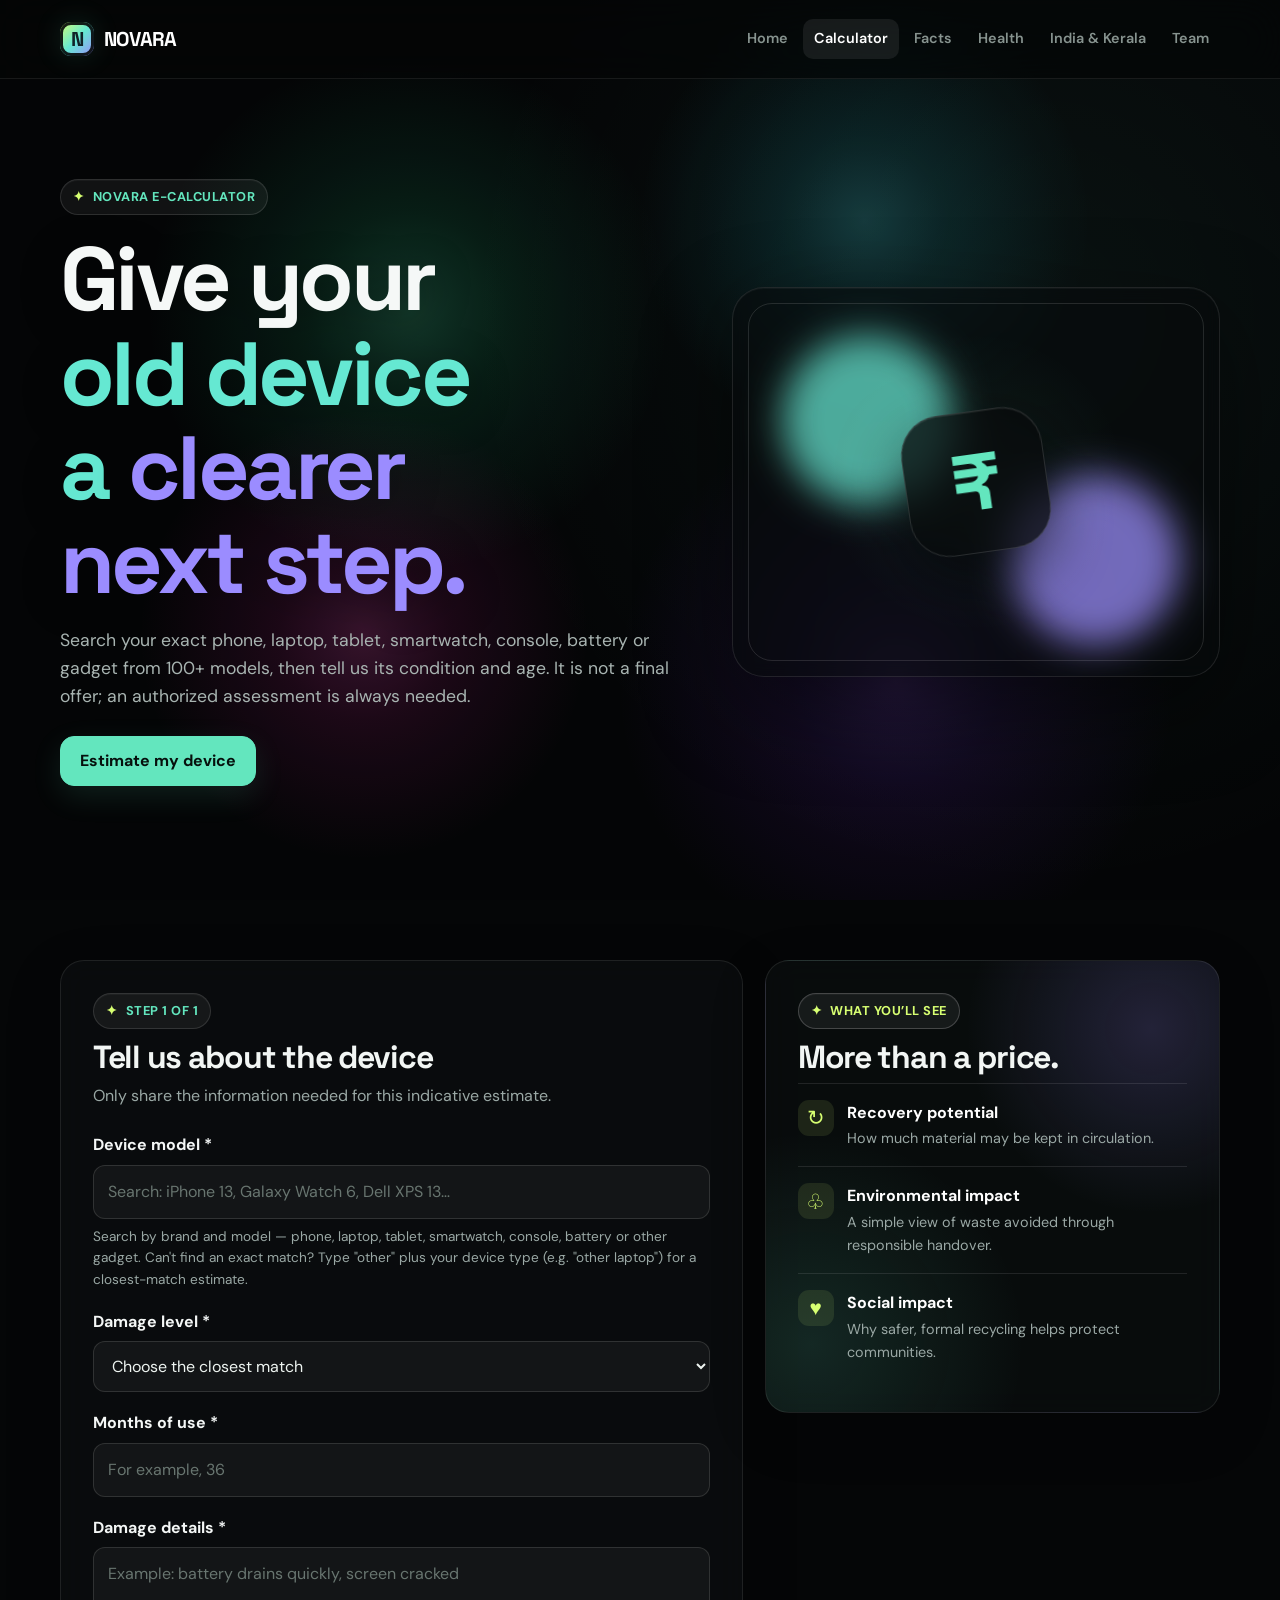
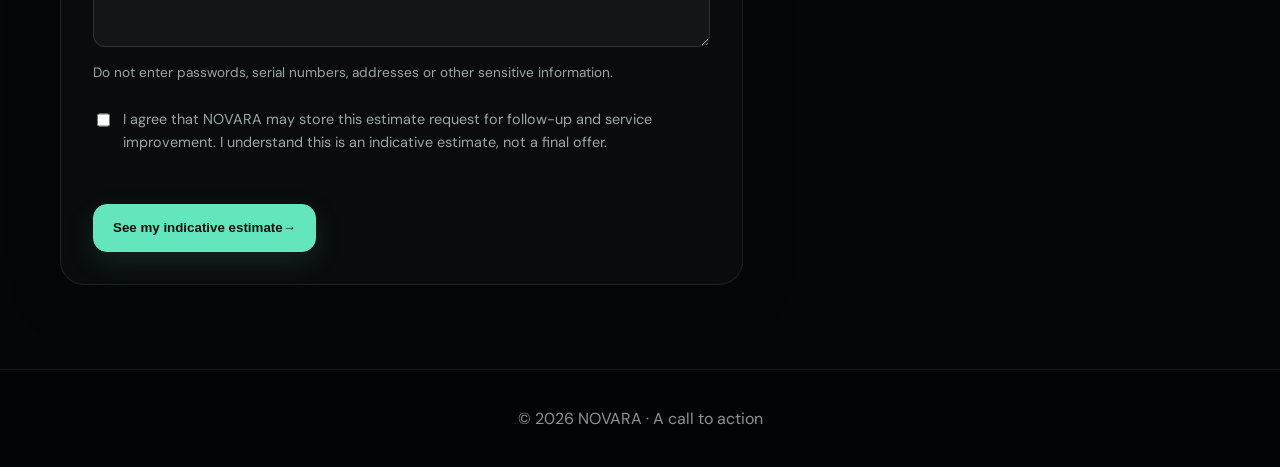
==== calculator.html @ c2ed1119 "Add files via upload" ====
<!doctype html><html lang="en"><head><meta charset="utf-8"><meta name="viewport" content="width=device-width,initial-scale=1"><meta name="description" content="Get an indicative NOVARA e-waste estimate."><title>E-Calculator | NOVARA</title><link rel="stylesheet" href="styles.css"></head><body>
<canvas id="fluid-bg" aria-hidden="true"></canvas><header><div class="container"><nav><a class="brand" href="index.html"><span class="brand-badge">N</span>NOVARA</a><ul class="nav-links"><li><a href="index.html">Home</a></li><li><a class="active" href="calculator.html">Calculator</a></li><li><a href="facts.html">Facts</a></li><li><a href="health.html">Health</a></li><li><a href="india-kerala.html">India &amp; Kerala</a></li><li><a href="team.html">Team</a></li></ul></nav></div></header><main><section class="hero calculator-hero"><div class="container hero-grid"><div><span class="eyebrow">NOVARA e-calculator</span><h1 class="kinetic"><span>Give your</span> <span>old device a</span> <span>clearer next step.</span></h1><p class="sub">Search your exact phone, laptop, tablet, smartwatch, console, battery or gadget from 100+ models, then tell us its condition and age. It is not a final offer; an authorized assessment is always needed.</p><a class="btn" href="#estimate-form">Estimate my device</a></div><div class="hero-visual" aria-hidden="true"><div class="orb one"></div><div class="orb two"></div><div class="hero-symbol">₹</div></div></div></section><section class="container reveal"><div class="calculator-layout"><form id="estimate-form" class="calculator-card" novalidate><div class="form-heading"><span class="eyebrow">Step 1 of 1</span><h2>Tell us about the device</h2><p>Only share the information needed for this indicative estimate.</p></div><div class="field device-search-field"><label for="deviceSearch">Device model <span aria-hidden="true">*</span></label><div class="device-combobox"><input id="deviceSearch" type="text" autocomplete="off" role="combobox" aria-expanded="false" aria-controls="device-options" aria-autocomplete="list" placeholder="Search: iPhone 13, Galaxy Watch 6, Dell XPS 13…" required><input type="hidden" id="deviceId" name="deviceId"><ul id="device-options" class="device-options" role="listbox" hidden></ul></div><p class="hint">Search by brand and model — phone, laptop, tablet, smartwatch, console, battery or other gadget. Can't find an exact match? Type "other" plus your device type (e.g. "other laptop") for a closest-match estimate.</p></div><div class="field"><label for="damageLevel">Damage level <span aria-hidden="true">*</span></label><select id="damageLevel" name="damageLevel" required><option value="">Choose the closest match</option><option value="minor">Minor wear or repair needed</option><option value="moderate">Moderate damage</option><option value="severe">Severe damage</option><option value="nonworking">Not working</option></select></div><div class="field"><label for="usageMonths">Months of use <span aria-hidden="true">*</span></label><input id="usageMonths" name="usageMonths" type="number" min="0" max="180" step="1" inputmode="numeric" placeholder="For example, 36" required></div><div class="field"><label for="damageDescription">Damage details <span aria-hidden="true">*</span></label><textarea id="damageDescription" name="damageDescription" maxlength="500" required placeholder="Example: battery drains quickly, screen cracked"></textarea><p class="hint">Do not enter passwords, serial numbers, addresses or other sensitive information.</p></div><label class="consent"><input id="consent" name="consent" type="checkbox" required><span>I agree that NOVARA may store this estimate request for follow-up and service improvement. I understand this is an indicative estimate, not a final offer.</span></label><p id="form-message" class="form-message" role="alert" aria-live="polite"></p><button class="btn" type="submit">See my indicative estimate <span aria-hidden="true">→</span></button></form><aside class="calculator-aside"><span class="eyebrow">What you’ll see</span><h2>More than a price.</h2><div class="mini-impact"><span>↻</span><div><strong>Recovery potential</strong><p>How much material may be kept in circulation.</p></div></div><div class="mini-impact"><span>♧</span><div><strong>Environmental impact</strong><p>A simple view of waste avoided through responsible handover.</p></div></div><div class="mini-impact"><span>♥</span><div><strong>Social impact</strong><p>Why safer, formal recycling helps protect communities.</p></div></div></aside></div><section id="result" class="estimate-result" hidden tabindex="-1"><span class="eyebrow">Your indicative result</span><h2 id="result-title">A next step for your device</h2><p id="result-summary"></p><div class="result-grid"><article><span>Indicative recovery value</span><strong id="value-result">—</strong><small>Subject to a physical assessment.</small></article><article><span>Repair / reuse potential</span><strong id="repair-result">—</strong><small>A guide, not a quote.</small></article><article><span>Sustainable impact</span><strong id="impact-result">—</strong><small id="impact-detail">—</small></article></div><div class="result-actions"><a class="btn" href="india-kerala.html">Plan responsible disposal</a><button class="text-button" id="reset-estimate" type="button">Start another estimate</button></div></section></section></main><footer><div class="container">© 2026 NOVARA · A call to action</div></footer><script src="device-data.js"></script><script src="calculator.js"></script><script src="script.js"></script></body></html>
---- styles.css ----
@import url('https://fonts.googleapis.com/css2?family=DM+Sans:wght@400;500;600;700&family=Space+Grotesk:wght@500;600;700&display=swap');
:root { --ink:#102228; --muted:#5c6d72; --paper:#f7fbf8; --surface:#fff; --line:#dcebe5; --green:#007c61; --lime:#c7f35b; --aqua:#75e5d2; --coral:#ff9678; --violet:#7765e8; --shadow:0 20px 50px rgba(17,63,53,.12); --radius:24px; }
* { box-sizing:border-box; } html { scroll-behavior:smooth; } body { margin:0; color:var(--ink); background:var(--paper); font:16px/1.6 'DM Sans',Arial,sans-serif; } h1,h2,h3 { font-family:'Space Grotesk',Arial,sans-serif; line-height:1.05; margin:0; letter-spacing:-.04em; } a { color:inherit; text-decoration:none; } a:focus-visible,button:focus-visible { outline:3px solid var(--violet); outline-offset:4px; border-radius:8px; }
.container { width:min(1160px,calc(100% - 40px)); margin:auto; } header { position:sticky; top:0; z-index:10; background:rgba(247,251,248,.86); backdrop-filter:blur(16px); border-bottom:1px solid rgba(16,34,40,.07); } nav { min-height:76px; display:flex; align-items:center; justify-content:space-between; gap:24px; } .brand { display:flex; align-items:center; gap:10px; font:700 1.25rem 'Space Grotesk'; letter-spacing:-.04em; } .brand-badge { width:34px; aspect-ratio:1; display:grid; place-items:center; border-radius:11px; background:conic-gradient(from 210deg,var(--lime),var(--aqua),var(--violet),var(--coral),var(--lime)); color:#102228; box-shadow:inset 0 0 0 4px #fff; } .brand-logo { width:38px; height:38px; object-fit:contain; } .nav-links { display:flex; flex-wrap:wrap; gap:4px; padding:0; margin:0; list-style:none; } .nav-links a { display:block; padding:8px 11px; border-radius:10px; color:var(--muted); font-weight:600; font-size:.9rem; } .nav-links a:hover,.nav-links a.active { color:var(--ink); background:#e7f4ed; }
.hero { position:relative; overflow:hidden; padding:84px 0 72px; background:linear-gradient(118deg,#e9fff6 0%,#faffeb 48%,#f2efff 100%); } .hero:before,.hero:after { content:''; position:absolute; border-radius:50%; filter:blur(2px); opacity:.7; } .hero:before { width:280px; height:280px; background:var(--aqua); top:-120px; right:8%; } .hero:after { width:220px; height:220px; background:var(--coral); bottom:-130px; left:38%; } .hero-grid { position:relative; display:grid; grid-template-columns:1.12fr .88fr; gap:52px; align-items:center; } .eyebrow,.badge { display:inline-flex; align-items:center; gap:8px; padding:7px 12px; background:#fff; border:1px solid rgba(16,34,40,.1); border-radius:999px; color:var(--green); font-size:.8rem; font-weight:700; letter-spacing:.04em; text-transform:uppercase; } .eyebrow:before { content:'✦'; color:var(--coral); } .kinetic { max-width:720px; margin:17px 0; font-size:clamp(3rem,7vw,5.8rem); } .kinetic span { display:inline; } .kinetic span:nth-child(2) { color:var(--green); } .kinetic span:nth-child(3) { color:var(--violet); } .sub { max-width:58ch; margin:0 0 26px; color:var(--muted); font-size:1.1rem; } .cta { display:flex; flex-wrap:wrap; gap:12px; } .btn { display:inline-flex; justify-content:center; align-items:center; min-height:48px; padding:11px 19px; border:1px solid var(--green); border-radius:14px; background:var(--green); color:#fff; font-weight:700; transition:transform .2s,box-shadow .2s,background .2s; } .btn:hover { transform:translateY(-3px); background:#00634e; box-shadow:0 12px 22px rgba(0,124,97,.23); } .btn-outline { background:rgba(255,255,255,.7); color:var(--ink); border-color:var(--line); } .btn-outline:hover { background:#fff; }
.hero-visual { min-height:360px; position:relative; display:grid; place-items:center; overflow:hidden; isolation:isolate; border:1px solid rgba(16,34,40,.08); border-radius:32px; background:#123e3a; box-shadow:var(--shadow); } .hero-visual:before { content:''; position:absolute; inset:15px; z-index:-1; border-radius:24px; border:1px solid rgba(255,255,255,.22); } .orb { position:absolute; width:170px; aspect-ratio:1; border-radius:50%; filter:blur(3px); } .orb.one { top:12%; left:10%; background:var(--lime); } .orb.two { right:8%; bottom:8%; background:var(--coral); } .hero-symbol { position:relative; z-index:2; display:grid; place-items:center; width:142px; aspect-ratio:1; border-radius:40px; background:#fff; color:var(--green); font:700 5rem 'Space Grotesk'; transform:rotate(-8deg); box-shadow:0 18px 30px rgba(0,0,0,.16); } .logo-visual img { position:relative; z-index:2; max-width:68%; max-height:180px; object-fit:contain; background:#fff; padding:20px; border-radius:20px; }

/* ---- Homepage animatic: orbiting recovery cycle ---- */
.cycle-visual{position:relative}
.hero-symbol{animation:core-pulse 3.6s ease-in-out infinite}
@keyframes core-pulse{0%,100%{transform:rotate(-8deg) scale(1)}50%{transform:rotate(-8deg) scale(1.05)}}
.orbit-ring{position:absolute;inset:0;z-index:1;animation:orbit-spin 18s linear infinite}
.orbit-node{position:absolute;top:50%;left:50%;width:40px;height:40px;margin:-20px 0 0 -20px;border-radius:12px;background:#fff;box-shadow:0 12px 22px rgba(16,34,40,.18);display:grid;place-items:center;font-size:1.1rem;font-weight:700}
.orbit-node span{display:block;animation:orbit-counter-spin 18s linear infinite}
.node-a{transform:rotate(0deg) translate(128px) rotate(0deg);color:var(--green)}
.node-b{transform:rotate(90deg) translate(128px) rotate(-90deg);color:var(--coral)}
.node-c{transform:rotate(180deg) translate(128px) rotate(-180deg);color:var(--violet)}
.node-d{transform:rotate(270deg) translate(128px) rotate(-270deg);color:var(--aqua)}
@keyframes orbit-spin{to{transform:rotate(360deg)}}
@keyframes orbit-counter-spin{to{transform:rotate(-360deg)}}
@media (max-width:820px){.node-a,.node-b,.node-c,.node-d{transform:rotate(var(--a,0deg)) translate(88px) rotate(calc(var(--a,0deg) * -1))}
  .node-a{--a:0deg}.node-b{--a:90deg}.node-c{--a:180deg}.node-d{--a:270deg}}

/* ---- Homepage intro splash ---- */
.intro-splash{position:fixed;inset:0;z-index:9999;display:flex;flex-direction:column;align-items:center;justify-content:center;gap:16px;background:linear-gradient(160deg,#123e3a,#0b2b28);animation:intro-hide 2.1s ease forwards}
.intro-mark{position:relative;width:96px;height:96px;border-radius:28px;background:#fff;display:grid;place-items:center;animation:intro-pop .7s cubic-bezier(.2,.9,.3,1.4) both}
.intro-badge{font:700 2.4rem 'Space Grotesk',Arial,sans-serif;color:var(--green)}
.intro-ring{position:absolute;inset:-10px;border-radius:38px;border:2px solid rgba(255,255,255,.35);animation:intro-ring-pulse 1.6s ease-in-out infinite}
.intro-word{margin:0;color:#fff;font:700 1rem 'Space Grotesk',Arial,sans-serif;letter-spacing:.35em;text-transform:uppercase;opacity:0;animation:intro-word-in .6s ease .35s forwards}
@keyframes intro-pop{0%{opacity:0;transform:scale(.6)}100%{opacity:1;transform:scale(1)}}
@keyframes intro-word-in{to{opacity:1}}
@keyframes intro-ring-pulse{0%,100%{transform:scale(1);opacity:.6}50%{transform:scale(1.15);opacity:0}}
@keyframes intro-hide{0%,72%{opacity:1;visibility:visible}100%{opacity:0;visibility:hidden}}
@media (prefers-reduced-motion:reduce){.intro-splash{display:none}}
section { padding:84px 0; } .section-heading { display:flex; justify-content:space-between; gap:30px; align-items:end; margin-bottom:28px; } .section-title { font-size:clamp(2rem,4vw,3.2rem); } .section-sub { max-width:56ch; margin:10px 0 0; color:var(--muted); } .stats,.cards-3 { display:grid; grid-template-columns:repeat(3,1fr); gap:18px; } .stat-card,.card,.glass { border:1px solid var(--line); border-radius:var(--radius); background:var(--surface); box-shadow:0 5px 15px rgba(17,63,53,.035); } .stat-card { padding:24px; } .stat-card:nth-child(2n) { background:#eefcf7; } .stat-card:nth-child(3n) { background:#fffae8; } .stat-value { font:700 clamp(2.2rem,4vw,3.2rem) 'Space Grotesk'; color:var(--green); letter-spacing:-.06em; } .stat-label { margin-top:8px; font-weight:700; } .note { margin:.5rem 0 0; color:var(--muted); font-size:.88rem; } .grid-2 { display:grid; grid-template-columns:1fr 1fr; gap:18px; } .glass,.card { padding:28px; } .card { transition:transform .2s,box-shadow .2s; } .card:hover,.glass:hover { transform:translateY(-5px); box-shadow:var(--shadow); } .icon { width:46px; aspect-ratio:1; display:grid; place-items:center; margin-bottom:18px; border-radius:15px; background:#e7f8f0; font-size:1.35rem; } .card:nth-child(2) .icon { background:#fff2eb; } .card:nth-child(3) .icon { background:#eeecff; } .card h3,.glass h3 { font-size:1.3rem; margin-bottom:10px; } .card p,.glass p,ul.clean { color:var(--muted); } ul.clean { margin:12px 0 0; padding-left:20px; } ul.clean li { margin:8px 0; } .feature-band { padding:34px; border-radius:32px; background:var(--ink); color:#fff; } .feature-band p { color:#bed5ce; } .feature-band .btn { background:var(--lime); border-color:var(--lime); color:var(--ink); } footer { padding:36px 0; background:var(--ink); color:#c8d9d4; text-align:center; }
.reveal { opacity:1; transform:none; } .js .reveal { opacity:0; transform:translateY(24px); transition:opacity .65s ease,transform .65s ease; } .js .reveal.on { opacity:1; transform:none; }
@media (max-width:820px) { nav { padding:12px 0; align-items:flex-start; } .nav-links { gap:1px; } .nav-links a { padding:6px 8px; font-size:.82rem; } .hero { padding:58px 0; } .hero-grid,.grid-2 { grid-template-columns:1fr; gap:28px; } .hero-visual { min-height:260px; order:-1; } .hero-symbol { width:110px; font-size:4rem; } .stats,.cards-3 { grid-template-columns:1fr; } .section-heading { display:block; } section { padding:58px 0; } }
@media (prefers-reduced-motion:reduce) { html { scroll-behavior:auto; } *,*:before,*:after { animation-duration:.01ms !important; animation-iteration-count:1 !important; transition-duration:.01ms !important; } .reveal { opacity:1; transform:none; } }

.calculator-hero { padding-bottom:64px; }.calculator-layout { display:grid; grid-template-columns:minmax(0,1.2fr) minmax(280px,.8fr); gap:22px; align-items:start; }.calculator-card,.calculator-aside,.estimate-result { padding:32px; border:1px solid var(--line); border-radius:var(--radius); background:var(--surface); box-shadow:var(--shadow); }.form-heading h2,.calculator-aside h2 { margin:12px 0 8px; font-size:2rem; }.form-heading p,.calculator-aside p { color:var(--muted); margin:0 0 24px; }.field { margin:18px 0; }.field label { display:block; margin-bottom:7px; font-weight:700; }.field select,.field input,.field textarea { width:100%; border:1px solid #bdd6cd; border-radius:12px; background:#fbfefc; color:var(--ink); padding:13px 14px; font:inherit; }.field textarea { min-height:100px; resize:vertical; }.field select:focus,.field input:focus,.field textarea:focus { outline:3px solid rgba(117,101,232,.25); border-color:var(--violet); }.hint { margin:7px 0 0; color:var(--muted); font-size:.85rem; }.consent { display:flex; align-items:flex-start; gap:10px; margin:24px 0 12px; color:var(--muted); font-size:.9rem; }.consent input { width:18px; height:18px; margin-top:3px; accent-color:var(--green); }.form-message { min-height:1.5em; margin:0 0 14px; color:var(--green); font-weight:600; }.calculator-aside { background:linear-gradient(160deg,#123e3a,#1b6057); color:#fff; position:sticky; top:94px; }.calculator-aside .eyebrow { background:rgba(255,255,255,.13); border-color:rgba(255,255,255,.2); color:var(--lime); }.calculator-aside p { color:#c1dbd5; }.mini-impact { display:flex; gap:13px; padding:16px 0; border-top:1px solid rgba(255,255,255,.16); }.mini-impact > span { display:grid; place-items:center; width:36px; height:36px; flex:0 0 auto; border-radius:11px; background:rgba(199,243,91,.15); color:var(--lime); font-size:1.3rem; }.mini-impact strong { display:block; }.mini-impact p { font-size:.9rem; margin:2px 0 0; }.estimate-result { margin-top:22px; }.estimate-result h2 { margin:12px 0 8px; font-size:clamp(2rem,4vw,3rem); }.estimate-result > p { color:var(--muted); max-width:70ch; }.result-grid { display:grid; grid-template-columns:repeat(3,1fr); gap:14px; margin:24px 0; }.result-grid article { padding:20px; border-radius:18px; background:#effaf5; }.result-grid article:nth-child(2) { background:#fff7e8; }.result-grid article:nth-child(3) { background:#f0eeff; }.result-grid span,.result-grid small { display:block; color:var(--muted); font-size:.85rem; }.result-grid strong { display:block; margin:7px 0; font:700 1.45rem 'Space Grotesk'; color:var(--green); }.result-actions { display:flex; align-items:center; gap:18px; flex-wrap:wrap; }.text-button { border:0; background:transparent; color:var(--green); padding:9px; font:700 inherit; cursor:pointer; text-decoration:underline; }
@media (max-width:820px) { .calculator-layout,.result-grid { grid-template-columns:1fr; }.calculator-aside { position:static; }.calculator-card,.calculator-aside,.estimate-result { padding:24px; } }

/* ---- Device search combobox ---- */
.device-combobox{position:relative}
.device-combobox input[type="text"]{width:100%;border:1px solid #bdd6cd;border-radius:12px;background:#fbfefc;color:var(--ink);padding:13px 14px;font:inherit}
.device-combobox input[type="text"]:focus{outline:3px solid rgba(117,101,232,.25);border-color:var(--violet)}
.device-options{position:absolute;z-index:20;top:calc(100% + 6px);left:0;right:0;margin:0;padding:6px;list-style:none;background:#fff;border:1px solid var(--line);border-radius:14px;box-shadow:var(--shadow);max-height:280px;overflow-y:auto}
.device-option{display:flex;align-items:center;justify-content:space-between;gap:10px;padding:10px 12px;border-radius:9px;cursor:pointer;font-size:.94rem}
.device-option:hover,.device-option.is-active{background:#eefcf7}
.device-name{color:var(--ink);font-weight:600}
.device-tag{flex:0 0 auto;padding:3px 9px;border-radius:999px;background:#e7f4ed;color:var(--green);font-size:.72rem;font-weight:700;text-transform:uppercase;letter-spacing:.03em}


/* ===== NOVARA / BLACK FLUID REDESIGN ===== */
:root{
 --ink:#f4f7f6;--muted:#9aa8a5;--paper:#050607;
 --surface:rgba(15,18,19,.72);--line:rgba(255,255,255,.10);
 --green:#63e6be;--lime:#d7ff72;--aqua:#65e8d2;
 --coral:#ff8e78;--violet:#9b8cff;--shadow:0 24px 70px rgba(0,0,0,.42)
}
html,body{min-height:100%;background:#050607}
body{color:var(--ink);background:radial-gradient(circle at 50% -10%,rgba(99,230,190,.045),transparent 35%),#050607}
#fluid-bg{position:fixed;inset:0;width:100vw;height:100vh;z-index:0;pointer-events:none;opacity:.95}
body>*:not(#fluid-bg){position:relative;z-index:1}
header{position:sticky;top:0;z-index:50;background:rgba(5,6,7,.68);backdrop-filter:blur(20px) saturate(130%);-webkit-backdrop-filter:blur(20px) saturate(130%);border-bottom:1px solid rgba(255,255,255,.08)}
nav{min-height:78px}.brand{color:#fff}
.brand-badge{background:linear-gradient(135deg,var(--lime),var(--aqua),var(--violet));box-shadow:inset 0 0 0 3px rgba(5,6,7,.9),0 0 28px rgba(99,230,190,.13)}
.nav-links a{color:#87938f;transition:color .2s,background .2s,transform .2s}
.nav-links a:hover,.nav-links a.active{color:#fff;background:rgba(255,255,255,.075)}
.hero{min-height:650px;display:flex;align-items:center;padding:100px 0 90px;background:transparent}
.hero:before,.hero:after{display:none}.hero-grid{position:relative;z-index:2}
.eyebrow,.badge{background:rgba(255,255,255,.055);border:1px solid rgba(255,255,255,.12);color:var(--green);box-shadow:inset 0 1px 0 rgba(255,255,255,.035)}
.eyebrow:before{color:var(--lime)}
.kinetic{text-wrap:balance;color:#f5f8f7;text-shadow:0 8px 45px rgba(0,0,0,.32)}
.kinetic span:nth-child(2){color:var(--aqua)}.kinetic span:nth-child(3){color:var(--violet)}
.sub{color:#a8b4b1}
.btn{background:var(--green);color:#06100d;border-color:var(--green);box-shadow:0 10px 30px rgba(99,230,190,.12)}
.btn:hover{background:#8ff0d0;border-color:#8ff0d0;box-shadow:0 16px 36px rgba(99,230,190,.18)}
.btn-outline{background:rgba(255,255,255,.045);color:#eef4f1;border-color:rgba(255,255,255,.13)}
.btn-outline:hover{background:rgba(255,255,255,.09)}
.hero-visual{min-height:390px;border:1px solid rgba(255,255,255,.10);background:radial-gradient(circle at 50% 50%,rgba(99,230,190,.08),transparent 48%),rgba(8,11,12,.62);box-shadow:0 30px 90px rgba(0,0,0,.46),inset 0 1px 0 rgba(255,255,255,.04);backdrop-filter:blur(8px)}
.hero-visual:before{border-color:rgba(255,255,255,.12)}
.orb{opacity:.72;filter:blur(18px);mix-blend-mode:screen}.orb.one{background:var(--aqua)}.orb.two{background:var(--violet)}
.hero-symbol{background:rgba(8,11,12,.78);color:var(--green);border:1px solid rgba(255,255,255,.13);box-shadow:0 24px 60px rgba(0,0,0,.5),inset 0 1px 0 rgba(255,255,255,.06);backdrop-filter:blur(16px)}
.orbit-node{background:rgba(15,18,19,.84);color:#fff;border:1px solid rgba(255,255,255,.10);box-shadow:0 14px 30px rgba(0,0,0,.35);backdrop-filter:blur(12px)}
.section-title{color:#f4f7f6}.section-sub,.note{color:var(--muted)}
.stat-card,.card,.glass,.calculator-card,.calculator-aside,.estimate-result{border-color:rgba(255,255,255,.09);background:rgba(12,15,16,.70);box-shadow:0 18px 55px rgba(0,0,0,.20);backdrop-filter:blur(14px) saturate(120%)}
.card,.glass{transition:transform .25s,border-color .25s,background .25s,box-shadow .25s}
.card:hover,.glass:hover{transform:translateY(-7px);border-color:rgba(99,230,190,.22);background:rgba(17,22,21,.78);box-shadow:0 26px 70px rgba(0,0,0,.34)}
.card h3,.glass h3,.form-heading h2,.calculator-aside h2{color:#f2f6f4}
.card p,.glass p,ul.clean,.form-heading p,.calculator-aside p,.estimate-result>p,.hint{color:#9aa8a5}
.icon{background:rgba(99,230,190,.10);color:var(--green);border:1px solid rgba(99,230,190,.10)}
.card:nth-child(2) .icon{background:rgba(255,142,120,.10)}.card:nth-child(3) .icon{background:rgba(155,140,255,.10)}
.feature-band{background:rgba(10,13,14,.84);border:1px solid rgba(255,255,255,.09);box-shadow:var(--shadow);backdrop-filter:blur(18px)}
.feature-band p{color:#aebbb7}.feature-band .btn{background:var(--lime);border-color:var(--lime);color:#0b1007}
footer{background:rgba(4,5,6,.94);border-top:1px solid rgba(255,255,255,.08);color:#899590}
.field select,.field input,.field textarea,.device-combobox input[type=text]{background:rgba(255,255,255,.045);color:#eef4f1;border-color:rgba(255,255,255,.12)}
.field select::placeholder,.field input::placeholder,.field textarea::placeholder,.device-combobox input::placeholder{color:#687570}
.field select:focus,.field input:focus,.field textarea:focus,.device-combobox input[type=text]:focus{outline:3px solid rgba(99,230,190,.12);border-color:rgba(99,230,190,.6)}
.field select option{background:#101415;color:#eef4f1}
.device-options{background:#101415;border-color:rgba(255,255,255,.12);box-shadow:0 24px 60px rgba(0,0,0,.5)}
.device-option:hover,.device-option.is-active{background:rgba(99,230,190,.09)}
.device-name{color:#edf4f1}.device-tag{background:rgba(99,230,190,.10);color:var(--green)}
.calculator-aside{background:radial-gradient(circle at 85% 15%,rgba(155,140,255,.18),transparent 34%),radial-gradient(circle at 10% 85%,rgba(99,230,190,.13),transparent 38%),rgba(10,14,14,.82)}
.calculator-aside .eyebrow{background:rgba(255,255,255,.06);color:var(--lime)}
.mini-impact{border-top-color:rgba(255,255,255,.10)}.mini-impact>span{background:rgba(215,255,114,.10);color:var(--lime)}
.result-grid article{background:rgba(99,230,190,.08);border:1px solid rgba(99,230,190,.08)}
.result-grid article:nth-child(2){background:rgba(255,142,120,.08);border-color:rgba(255,142,120,.08)}
.result-grid article:nth-child(3){background:rgba(155,140,255,.08);border-color:rgba(155,140,255,.08)}
.result-grid strong,.text-button{color:var(--green)}
@media(max-width:820px){.hero{min-height:auto;padding:72px 0 62px}.hero-visual{min-height:290px}}
@media(prefers-reduced-motion:reduce){#fluid-bg{display:none}}


/* ===== NOVARA HOMEPAGE INTRO ===== */
#novara-intro{
  position:fixed;
  inset:0;
  z-index:1000;
  display:grid;
  place-items:center;
  overflow:hidden;
  background:
    radial-gradient(circle at 50% 50%,rgba(99,230,190,.09),transparent 32%),
    #050607;
  transition:opacity .75s cubic-bezier(.22,1,.36,1),visibility .75s;
}
#novara-intro.is-leaving{
  opacity:0;
  visibility:hidden;
  pointer-events:none;
}
.intro-content{
  position:relative;
  z-index:3;
  width:min(90vw,560px);
  text-align:center;
  animation:intro-rise 1.1s cubic-bezier(.16,1,.3,1) both;
}
.intro-mark{
  width:82px;
  height:82px;
  margin:0 auto 25px;
  display:grid;
  place-items:center;
  border:1px solid rgba(255,255,255,.16);
  border-radius:24px;
  background:linear-gradient(135deg,var(--lime),var(--aqua),var(--violet));
  color:#06100d;
  font-size:42px;
  font-weight:900;
  box-shadow:0 0 80px rgba(99,230,190,.17),inset 0 0 0 5px rgba(5,6,7,.88);
}
.intro-kicker{
  margin:0 0 9px;
  color:var(--green);
  font-size:12px;
  font-weight:800;
  letter-spacing:.32em;
}
#novara-intro h1{
  margin:0;
  color:#f6faf8;
  font-size:clamp(58px,12vw,112px);
  line-height:.9;
  letter-spacing:-.065em;
  font-weight:950;
  text-shadow:0 15px 60px rgba(0,0,0,.45);
}
.intro-tagline{
  margin:22px 0 30px;
  color:#9daaa6;
  font-size:12px;
  font-weight:700;
  letter-spacing:.25em;
}
.intro-progress{
  width:min(260px,65vw);
  height:2px;
  margin:auto;
  overflow:hidden;
  background:rgba(255,255,255,.10);
  border-radius:999px;
}
.intro-progress span{
  display:block;
  width:100%;
  height:100%;
  transform:translateX(-100%);
  background:linear-gradient(90deg,var(--aqua),var(--lime));
  animation:intro-load 1.65s cubic-bezier(.65,0,.35,1) forwards;
}
.intro-glow{
  position:absolute;
  width:38vw;
  height:38vw;
  min-width:260px;
  min-height:260px;
  border-radius:50%;
  filter:blur(70px);
  opacity:.14;
  pointer-events:none;
}
.intro-glow-a{
  top:-12%;
  left:-8%;
  background:var(--aqua);
  animation:intro-drift-a 5s ease-in-out infinite alternate;
}
.intro-glow-b{
  right:-10%;
  bottom:-15%;
  background:var(--violet);
  animation:intro-drift-b 6s ease-in-out infinite alternate;
}
@keyframes intro-rise{
  from{opacity:0;transform:translateY(24px) scale(.97)}
  to{opacity:1;transform:translateY(0) scale(1)}
}
@keyframes intro-load{
  to{transform:translateX(0)}
}
@keyframes intro-drift-a{
  to{transform:translate(12vw,8vh) scale(1.15)}
}
@keyframes intro-drift-b{
  to{transform:translate(-10vw,-7vh) scale(1.12)}
}
@media(prefers-reduced-motion:reduce){
  #novara-intro{transition:none}
  .intro-content,.intro-glow{animation:none}
  .intro-progress span{animation:none;transform:none}
}
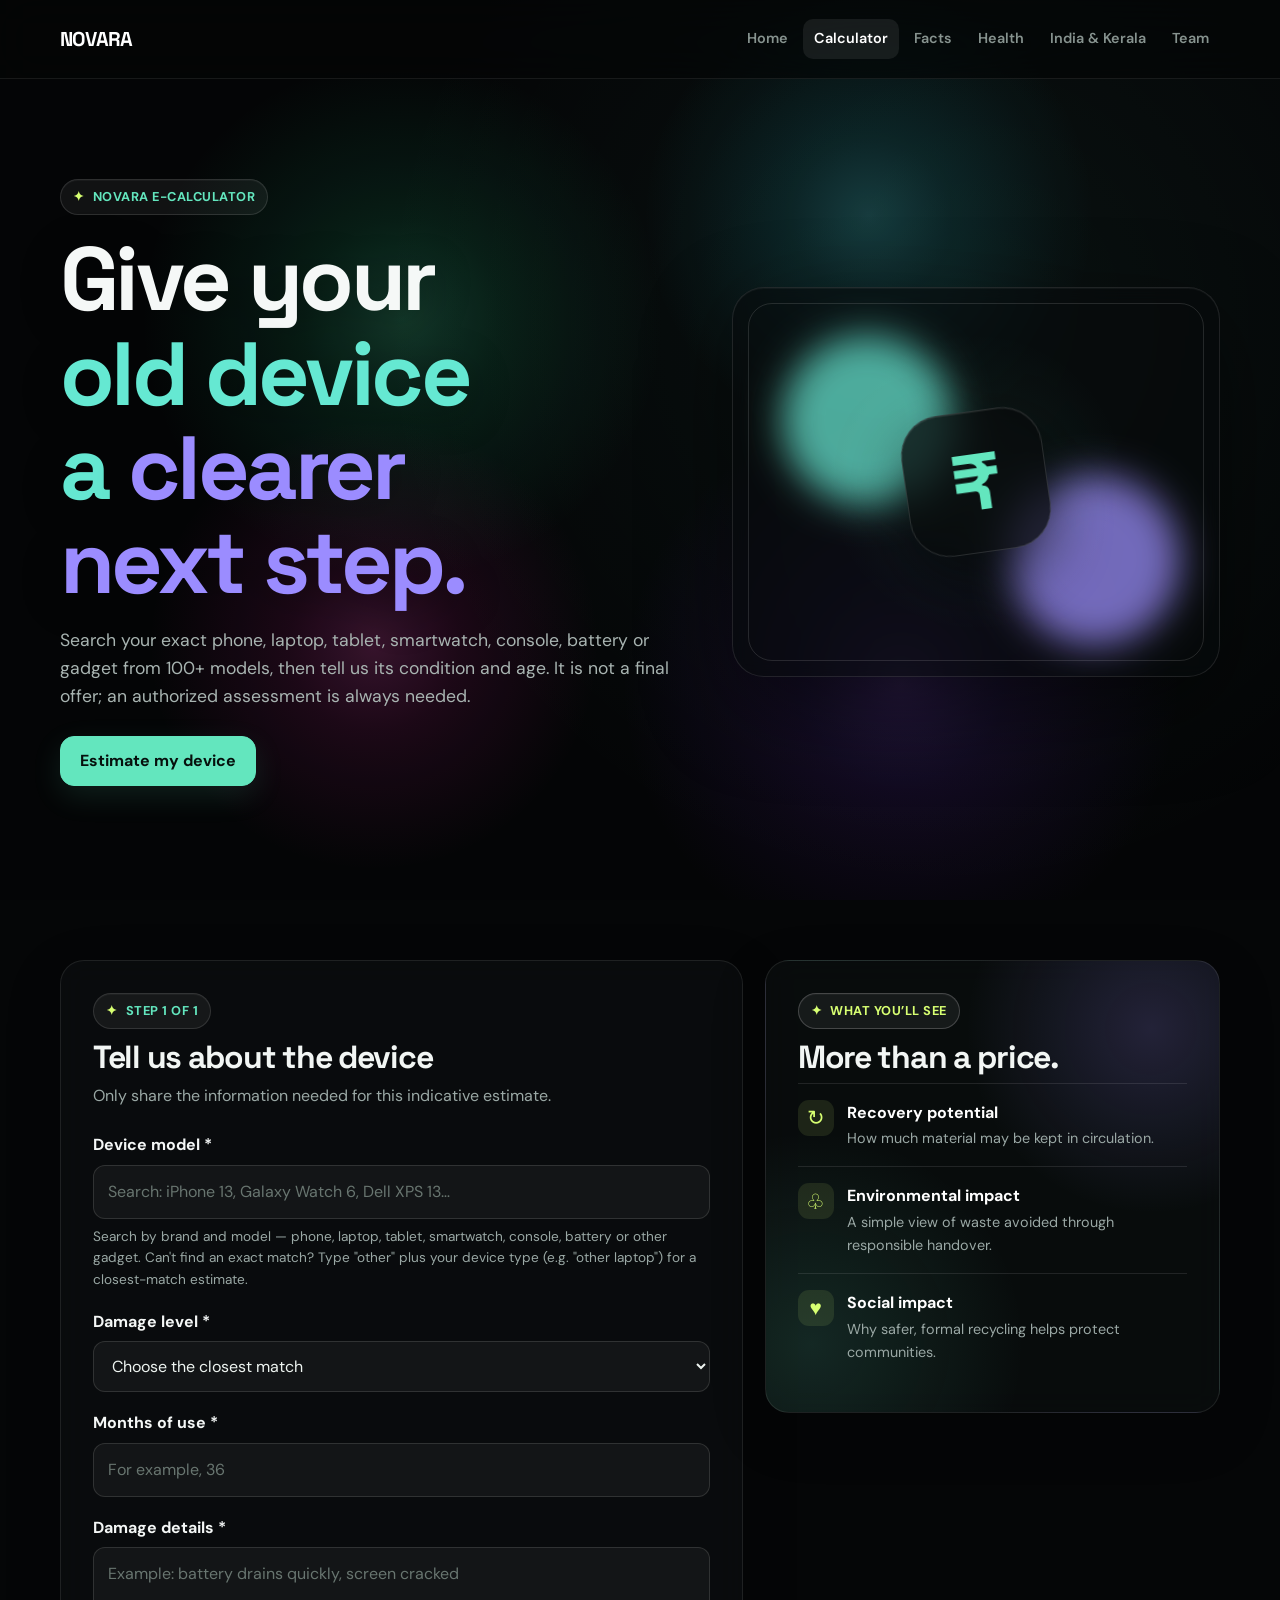
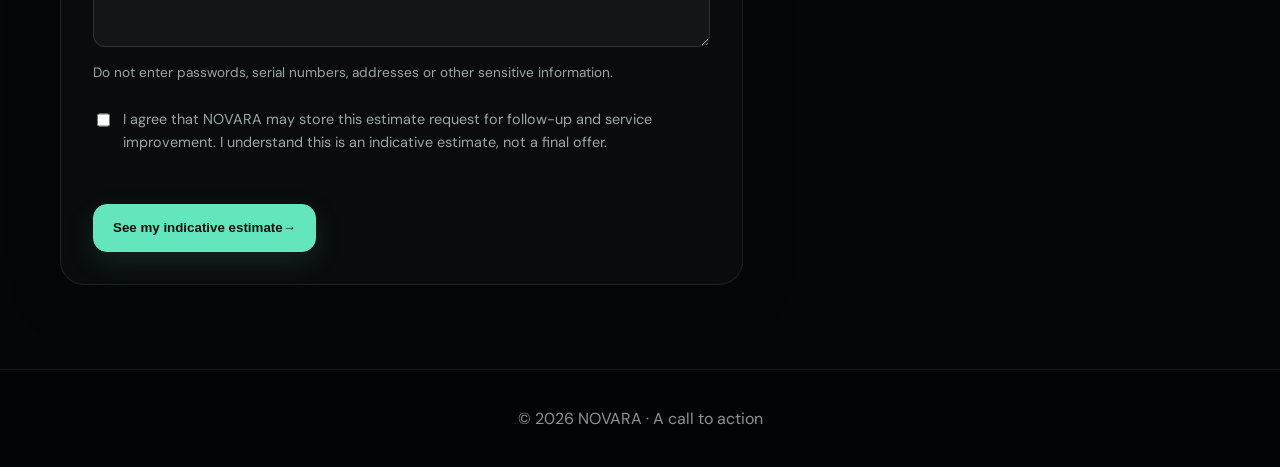
==== commit bbbbb9bc: "Fix HTML structure and improve accessibility" ====
--- a/calculator.html
+++ b/calculator.html
@@ -1,2 +1,2 @@
 <!doctype html><html lang="en"><head><meta charset="utf-8"><meta name="viewport" content="width=device-width,initial-scale=1"><meta name="description" content="Get an indicative NOVARA e-waste estimate."><title>E-Calculator | NOVARA</title><link rel="stylesheet" href="styles.css"></head><body>
-<canvas id="fluid-bg" aria-hidden="true"></canvas><header><div class="container"><nav><a class="brand" href="index.html"><span class="brand-badge">N</span>NOVARA</a><ul class="nav-links"><li><a href="index.html">Home</a></li><li><a class="active" href="calculator.html">Calculator</a></li><li><a href="facts.html">Facts</a></li><li><a href="health.html">Health</a></li><li><a href="india-kerala.html">India &amp; Kerala</a></li><li><a href="team.html">Team</a></li></ul></nav></div></header><main><section class="hero calculator-hero"><div class="container hero-grid"><div><span class="eyebrow">NOVARA e-calculator</span><h1 class="kinetic"><span>Give your</span> <span>old device a</span> <span>clearer next step.</span></h1><p class="sub">Search your exact phone, laptop, tablet, smartwatch, console, battery or gadget from 100+ models, then tell us its condition and age. It is not a final offer; an authorized assessment is always needed.</p><a class="btn" href="#estimate-form">Estimate my device</a></div><div class="hero-visual" aria-hidden="true"><div class="orb one"></div><div class="orb two"></div><div class="hero-symbol">₹</div></div></div></section><section class="container reveal"><div class="calculator-layout"><form id="estimate-form" class="calculator-card" novalidate><div class="form-heading"><span class="eyebrow">Step 1 of 1</span><h2>Tell us about the device</h2><p>Only share the information needed for this indicative estimate.</p></div><div class="field device-search-field"><label for="deviceSearch">Device model <span aria-hidden="true">*</span></label><div class="device-combobox"><input id="deviceSearch" type="text" autocomplete="off" role="combobox" aria-expanded="false" aria-controls="device-options" aria-autocomplete="list" placeholder="Search: iPhone 13, Galaxy Watch 6, Dell XPS 13…" required><input type="hidden" id="deviceId" name="deviceId"><ul id="device-options" class="device-options" role="listbox" hidden></ul></div><p class="hint">Search by brand and model — phone, laptop, tablet, smartwatch, console, battery or other gadget. Can't find an exact match? Type "other" plus your device type (e.g. "other laptop") for a closest-match estimate.</p></div><div class="field"><label for="damageLevel">Damage level <span aria-hidden="true">*</span></label><select id="damageLevel" name="damageLevel" required><option value="">Choose the closest match</option><option value="minor">Minor wear or repair needed</option><option value="moderate">Moderate damage</option><option value="severe">Severe damage</option><option value="nonworking">Not working</option></select></div><div class="field"><label for="usageMonths">Months of use <span aria-hidden="true">*</span></label><input id="usageMonths" name="usageMonths" type="number" min="0" max="180" step="1" inputmode="numeric" placeholder="For example, 36" required></div><div class="field"><label for="damageDescription">Damage details <span aria-hidden="true">*</span></label><textarea id="damageDescription" name="damageDescription" maxlength="500" required placeholder="Example: battery drains quickly, screen cracked"></textarea><p class="hint">Do not enter passwords, serial numbers, addresses or other sensitive information.</p></div><label class="consent"><input id="consent" name="consent" type="checkbox" required><span>I agree that NOVARA may store this estimate request for follow-up and service improvement. I understand this is an indicative estimate, not a final offer.</span></label><p id="form-message" class="form-message" role="alert" aria-live="polite"></p><button class="btn" type="submit">See my indicative estimate <span aria-hidden="true">→</span></button></form><aside class="calculator-aside"><span class="eyebrow">What you’ll see</span><h2>More than a price.</h2><div class="mini-impact"><span>↻</span><div><strong>Recovery potential</strong><p>How much material may be kept in circulation.</p></div></div><div class="mini-impact"><span>♧</span><div><strong>Environmental impact</strong><p>A simple view of waste avoided through responsible handover.</p></div></div><div class="mini-impact"><span>♥</span><div><strong>Social impact</strong><p>Why safer, formal recycling helps protect communities.</p></div></div></aside></div><section id="result" class="estimate-result" hidden tabindex="-1"><span class="eyebrow">Your indicative result</span><h2 id="result-title">A next step for your device</h2><p id="result-summary"></p><div class="result-grid"><article><span>Indicative recovery value</span><strong id="value-result">—</strong><small>Subject to a physical assessment.</small></article><article><span>Repair / reuse potential</span><strong id="repair-result">—</strong><small>A guide, not a quote.</small></article><article><span>Sustainable impact</span><strong id="impact-result">—</strong><small id="impact-detail">—</small></article></div><div class="result-actions"><a class="btn" href="india-kerala.html">Plan responsible disposal</a><button class="text-button" id="reset-estimate" type="button">Start another estimate</button></div></section></section></main><footer><div class="container">© 2026 NOVARA · A call to action</div></footer><script src="device-data.js"></script><script src="calculator.js"></script><script src="script.js"></script></body></html>
+<canvas id="fluid-bg" aria-hidden="true"></canvas><header><div class="container"><nav><a class="brand" href="index.html">NOVARA</a><ul class="nav-links"><li><a href="index.html">Home</a></li><li><a class="active" href="calculator.html">Calculator</a></li><li><a href="facts.html">Facts</a></li><li><a href="health.html">Health</a></li><li><a href="india-kerala.html">India &amp; Kerala</a></li><li><a href="team.html">Team</a></li></ul></nav></div></header><main><section class="hero calculator-hero"><div class="container hero-grid"><div><span class="eyebrow">NOVARA e-calculator</span><h1 class="kinetic"><span>Give your</span> <span>old device a</span> <span>clearer next step.</span></h1><p class="sub">Search your exact phone, laptop, tablet, smartwatch, console, battery or gadget from 100+ models, then tell us its condition and age. It is not a final offer; an authorized assessment is always needed.</p><a class="btn" href="#estimate-form">Estimate my device</a></div><div class="hero-visual" aria-hidden="true"><div class="orb one"></div><div class="orb two"></div><div class="hero-symbol">₹</div></div></div></section><section class="container reveal"><div class="calculator-layout"><form id="estimate-form" class="calculator-card" novalidate><div class="form-heading"><span class="eyebrow">Step 1 of 1</span><h2>Tell us about the device</h2><p>Only share the information needed for this indicative estimate.</p></div><div class="field device-search-field"><label for="deviceSearch">Device model <span aria-hidden="true">*</span></label><div class="device-combobox"><input id="deviceSearch" type="text" autocomplete="off" role="combobox" aria-expanded="false" aria-controls="device-options" aria-autocomplete="list" placeholder="Search: iPhone 13, Galaxy Watch 6, Dell XPS 13…" required><input type="hidden" id="deviceId" name="deviceId"><ul id="device-options" class="device-options" role="listbox" hidden></ul></div><p class="hint">Search by brand and model — phone, laptop, tablet, smartwatch, console, battery or other gadget. Can't find an exact match? Type "other" plus your device type (e.g. "other laptop") for a closest-match estimate.</p></div><div class="field"><label for="damageLevel">Damage level <span aria-hidden="true">*</span></label><select id="damageLevel" name="damageLevel" required><option value="">Choose the closest match</option><option value="minor">Minor wear or repair needed</option><option value="moderate">Moderate damage</option><option value="severe">Severe damage</option><option value="nonworking">Not working</option></select></div><div class="field"><label for="usageMonths">Months of use <span aria-hidden="true">*</span></label><input id="usageMonths" name="usageMonths" type="number" min="0" max="180" step="1" inputmode="numeric" placeholder="For example, 36" required></div><div class="field"><label for="damageDescription">Damage details <span aria-hidden="true">*</span></label><textarea id="damageDescription" name="damageDescription" maxlength="500" required placeholder="Example: battery drains quickly, screen cracked"></textarea><p class="hint">Do not enter passwords, serial numbers, addresses or other sensitive information.</p></div><label class="consent"><input id="consent" name="consent" type="checkbox" required><span>I agree that NOVARA may store this estimate request for follow-up and service improvement. I understand this is an indicative estimate, not a final offer.</span></label><p id="form-message" class="form-message" role="alert" aria-live="polite"></p><button class="btn" type="submit">See my indicative estimate <span aria-hidden="true">→</span></button></form><aside class="calculator-aside"><span class="eyebrow">What you’ll see</span><h2>More than a price.</h2><div class="mini-impact"><span>↻</span><div><strong>Recovery potential</strong><p>How much material may be kept in circulation.</p></div></div><div class="mini-impact"><span>♧</span><div><strong>Environmental impact</strong><p>A simple view of waste avoided through responsible handover.</p></div></div><div class="mini-impact"><span>♥</span><div><strong>Social impact</strong><p>Why safer, formal recycling helps protect communities.</p></div></div></aside></div><section id="result" class="estimate-result" hidden tabindex="-1"><span class="eyebrow">Your indicative result</span><h2 id="result-title">A next step for your device</h2><p id="result-summary"></p><div class="result-grid"><article><span>Indicative recovery value</span><strong id="value-result">—</strong><small>Subject to a physical assessment.</small></article><article><span>Repair / reuse potential</span><strong id="repair-result">—</strong><small>A guide, not a quote.</small></article><article><span>Sustainable impact</span><strong id="impact-result">—</strong><small id="impact-detail">—</small></article></div><div class="result-actions"><a class="btn" href="india-kerala.html">Plan responsible disposal</a><button class="text-button" id="reset-estimate" type="button">Start another estimate</button></div></section></section></main><footer><div class="container">© 2026 NOVARA · A call to action</div></footer><script src="device-data.js"></script><script src="calculator.js"></script><script src="script.js"></script></body></html>
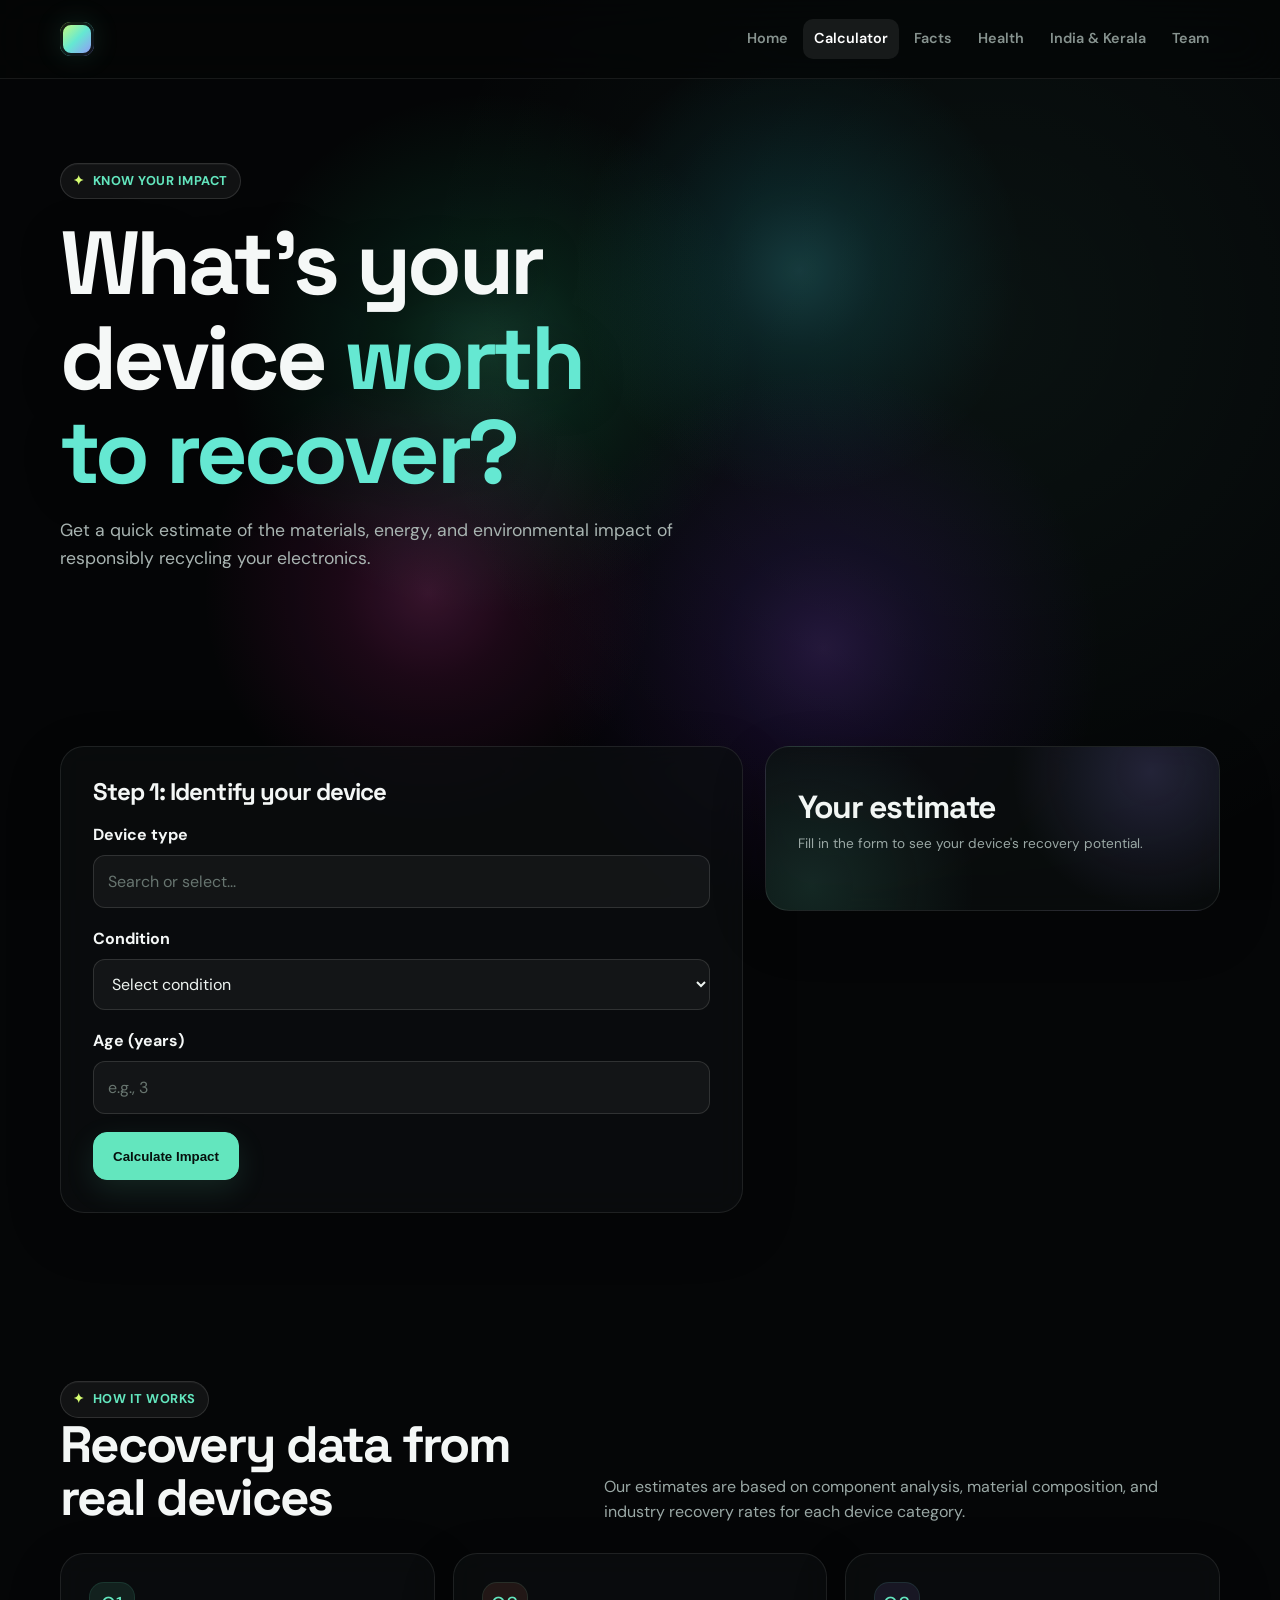
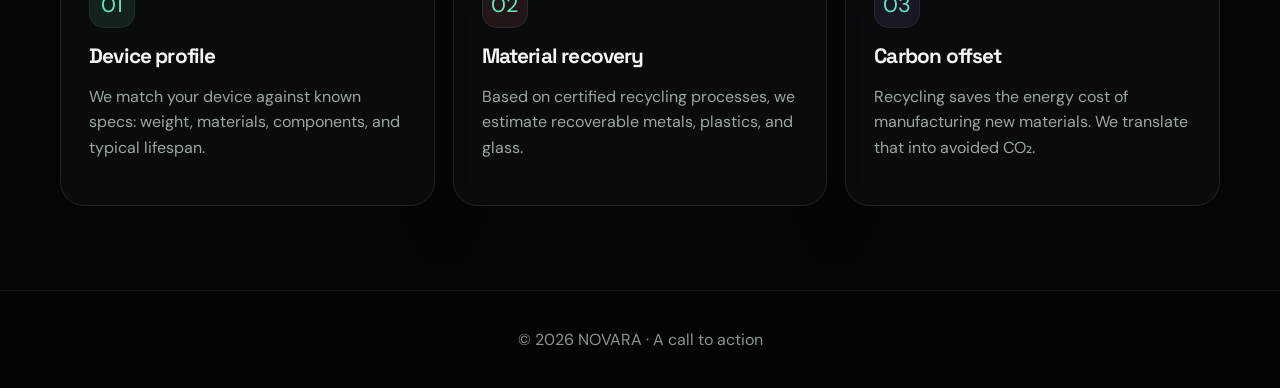
==== commit 5f9cb1f1: "Format calculator.html - restore from minified to readable code" ====
--- a/calculator.html
+++ b/calculator.html
@@ -1,2 +1,130 @@
-<!doctype html><html lang="en"><head><meta charset="utf-8"><meta name="viewport" content="width=device-width,initial-scale=1"><meta name="description" content="Get an indicative NOVARA e-waste estimate."><title>E-Calculator | NOVARA</title><link rel="stylesheet" href="styles.css"></head><body>
-<canvas id="fluid-bg" aria-hidden="true"></canvas><header><div class="container"><nav><a class="brand" href="index.html">NOVARA</a><ul class="nav-links"><li><a href="index.html">Home</a></li><li><a class="active" href="calculator.html">Calculator</a></li><li><a href="facts.html">Facts</a></li><li><a href="health.html">Health</a></li><li><a href="india-kerala.html">India &amp; Kerala</a></li><li><a href="team.html">Team</a></li></ul></nav></div></header><main><section class="hero calculator-hero"><div class="container hero-grid"><div><span class="eyebrow">NOVARA e-calculator</span><h1 class="kinetic"><span>Give your</span> <span>old device a</span> <span>clearer next step.</span></h1><p class="sub">Search your exact phone, laptop, tablet, smartwatch, console, battery or gadget from 100+ models, then tell us its condition and age. It is not a final offer; an authorized assessment is always needed.</p><a class="btn" href="#estimate-form">Estimate my device</a></div><div class="hero-visual" aria-hidden="true"><div class="orb one"></div><div class="orb two"></div><div class="hero-symbol">₹</div></div></div></section><section class="container reveal"><div class="calculator-layout"><form id="estimate-form" class="calculator-card" novalidate><div class="form-heading"><span class="eyebrow">Step 1 of 1</span><h2>Tell us about the device</h2><p>Only share the information needed for this indicative estimate.</p></div><div class="field device-search-field"><label for="deviceSearch">Device model <span aria-hidden="true">*</span></label><div class="device-combobox"><input id="deviceSearch" type="text" autocomplete="off" role="combobox" aria-expanded="false" aria-controls="device-options" aria-autocomplete="list" placeholder="Search: iPhone 13, Galaxy Watch 6, Dell XPS 13…" required><input type="hidden" id="deviceId" name="deviceId"><ul id="device-options" class="device-options" role="listbox" hidden></ul></div><p class="hint">Search by brand and model — phone, laptop, tablet, smartwatch, console, battery or other gadget. Can't find an exact match? Type "other" plus your device type (e.g. "other laptop") for a closest-match estimate.</p></div><div class="field"><label for="damageLevel">Damage level <span aria-hidden="true">*</span></label><select id="damageLevel" name="damageLevel" required><option value="">Choose the closest match</option><option value="minor">Minor wear or repair needed</option><option value="moderate">Moderate damage</option><option value="severe">Severe damage</option><option value="nonworking">Not working</option></select></div><div class="field"><label for="usageMonths">Months of use <span aria-hidden="true">*</span></label><input id="usageMonths" name="usageMonths" type="number" min="0" max="180" step="1" inputmode="numeric" placeholder="For example, 36" required></div><div class="field"><label for="damageDescription">Damage details <span aria-hidden="true">*</span></label><textarea id="damageDescription" name="damageDescription" maxlength="500" required placeholder="Example: battery drains quickly, screen cracked"></textarea><p class="hint">Do not enter passwords, serial numbers, addresses or other sensitive information.</p></div><label class="consent"><input id="consent" name="consent" type="checkbox" required><span>I agree that NOVARA may store this estimate request for follow-up and service improvement. I understand this is an indicative estimate, not a final offer.</span></label><p id="form-message" class="form-message" role="alert" aria-live="polite"></p><button class="btn" type="submit">See my indicative estimate <span aria-hidden="true">→</span></button></form><aside class="calculator-aside"><span class="eyebrow">What you’ll see</span><h2>More than a price.</h2><div class="mini-impact"><span>↻</span><div><strong>Recovery potential</strong><p>How much material may be kept in circulation.</p></div></div><div class="mini-impact"><span>♧</span><div><strong>Environmental impact</strong><p>A simple view of waste avoided through responsible handover.</p></div></div><div class="mini-impact"><span>♥</span><div><strong>Social impact</strong><p>Why safer, formal recycling helps protect communities.</p></div></div></aside></div><section id="result" class="estimate-result" hidden tabindex="-1"><span class="eyebrow">Your indicative result</span><h2 id="result-title">A next step for your device</h2><p id="result-summary"></p><div class="result-grid"><article><span>Indicative recovery value</span><strong id="value-result">—</strong><small>Subject to a physical assessment.</small></article><article><span>Repair / reuse potential</span><strong id="repair-result">—</strong><small>A guide, not a quote.</small></article><article><span>Sustainable impact</span><strong id="impact-result">—</strong><small id="impact-detail">—</small></article></div><div class="result-actions"><a class="btn" href="india-kerala.html">Plan responsible disposal</a><button class="text-button" id="reset-estimate" type="button">Start another estimate</button></div></section></section></main><footer><div class="container">© 2026 NOVARA · A call to action</div></footer><script src="device-data.js"></script><script src="calculator.js"></script><script src="script.js"></script></body></html>
+<!doctype html>
+<html lang="en">
+<head>
+  <meta charset="utf-8">
+  <meta name="viewport" content="width=device-width, initial-scale=1">
+  <meta name="description" content="Get an indicative NOVARA e-waste estimate for your device.">
+  <title>NOVARA Calculator | E-waste Impact Estimator</title>
+  <link rel="stylesheet" href="styles.css">
+</head>
+<body>
+<canvas id="fluid-bg" aria-hidden="true"></canvas>
+
+<header>
+  <div class="container">
+    <nav>
+      <a class="brand" href="index.html" aria-label="NOVARA home"><span class="brand-badge"></span></a>
+      <ul class="nav-links">
+        <li><a href="index.html">Home</a></li>
+        <li><a class="active" href="calculator.html">Calculator</a></li>
+        <li><a href="facts.html">Facts</a></li>
+        <li><a href="health.html">Health</a></li>
+        <li><a href="india-kerala.html">India &amp; Kerala</a></li>
+        <li><a href="team.html">Team</a></li>
+      </ul>
+    </nav>
+  </div>
+</header>
+
+<main>
+  <section class="calculator-hero">
+    <div class="container">
+      <span class="eyebrow">Know your impact</span>
+      <h1 class="kinetic"><span>What's your device</span> <span>worth to recover?</span></h1>
+      <p class="sub">Get a quick estimate of the materials, energy, and environmental impact of responsibly recycling your electronics.</p>
+    </div>
+  </section>
+
+  <section class="container calculator-layout">
+    <div class="calculator-card">
+      <h2 class="form-heading"><h2>Step 1: Identify your device</h2></h2>
+      <form id="calculator-form">
+        <div class="field">
+          <label for="device-type">Device type</label>
+          <div class="device-combobox">
+            <input type="text" id="device-type" placeholder="Search or select..." autocomplete="off" required>
+            <ul class="device-options" role="listbox" hidden></ul>
+          </div>
+        </div>
+
+        <div class="field">
+          <label for="device-condition">Condition</label>
+          <select id="device-condition" required>
+            <option value="">Select condition</option>
+            <option value="working">Working</option>
+            <option value="broken">Broken / Not working</option>
+          </select>
+        </div>
+
+        <div class="field">
+          <label for="device-age">Age (years)</label>
+          <input type="number" id="device-age" placeholder="e.g., 3" min="0" max="50" required>
+        </div>
+
+        <button class="btn" type="submit">Calculate Impact</button>
+      </form>
+    </div>
+
+    <aside class="calculator-aside">
+      <h2>Your estimate</h2>
+      <div id="result-placeholder" class="hint">
+        <p>Fill in the form to see your device's recovery potential.</p>
+      </div>
+      <div id="result-container" hidden>
+        <div class="result-grid">
+          <article>
+            <strong id="result-weight">0</strong>
+            <p>kg of material</p>
+          </article>
+          <article>
+            <strong id="result-energy">0</strong>
+            <p>kWh energy saved</p>
+          </article>
+          <article>
+            <strong id="result-co2">0</strong>
+            <p>kg CO₂ avoided</p>
+          </article>
+        </div>
+        <div class="mini-impact">
+          <span id="result-note">Equivalent to planting 5 trees</span>
+        </div>
+        <p class="text-button" role="button" tabindex="0" id="reset-calc">← Start over</p>
+      </div>
+    </aside>
+  </section>
+
+  <section class="container reveal">
+    <div class="section-heading">
+      <div>
+        <span class="eyebrow">How it works</span>
+        <h2 class="section-title">Recovery data from real devices</h2>
+      </div>
+      <p class="section-sub">Our estimates are based on component analysis, material composition, and industry recovery rates for each device category.</p>
+    </div>
+    <div class="cards-3">
+      <article class="card">
+        <div class="icon">01</div>
+        <h3>Device profile</h3>
+        <p>We match your device against known specs: weight, materials, components, and typical lifespan.</p>
+      </article>
+      <article class="card">
+        <div class="icon">02</div>
+        <h3>Material recovery</h3>
+        <p>Based on certified recycling processes, we estimate recoverable metals, plastics, and glass.</p>
+      </article>
+      <article class="card">
+        <div class="icon">03</div>
+        <h3>Carbon offset</h3>
+        <p>Recycling saves the energy cost of manufacturing new materials. We translate that into avoided CO₂.</p>
+      </article>
+    </div>
+  </section>
+</main>
+
+<footer>
+  <div class="container">© 2026 NOVARA · A call to action</div>
+</footer>
+
+<script src="script.js"></script>
+</body>
+</html>
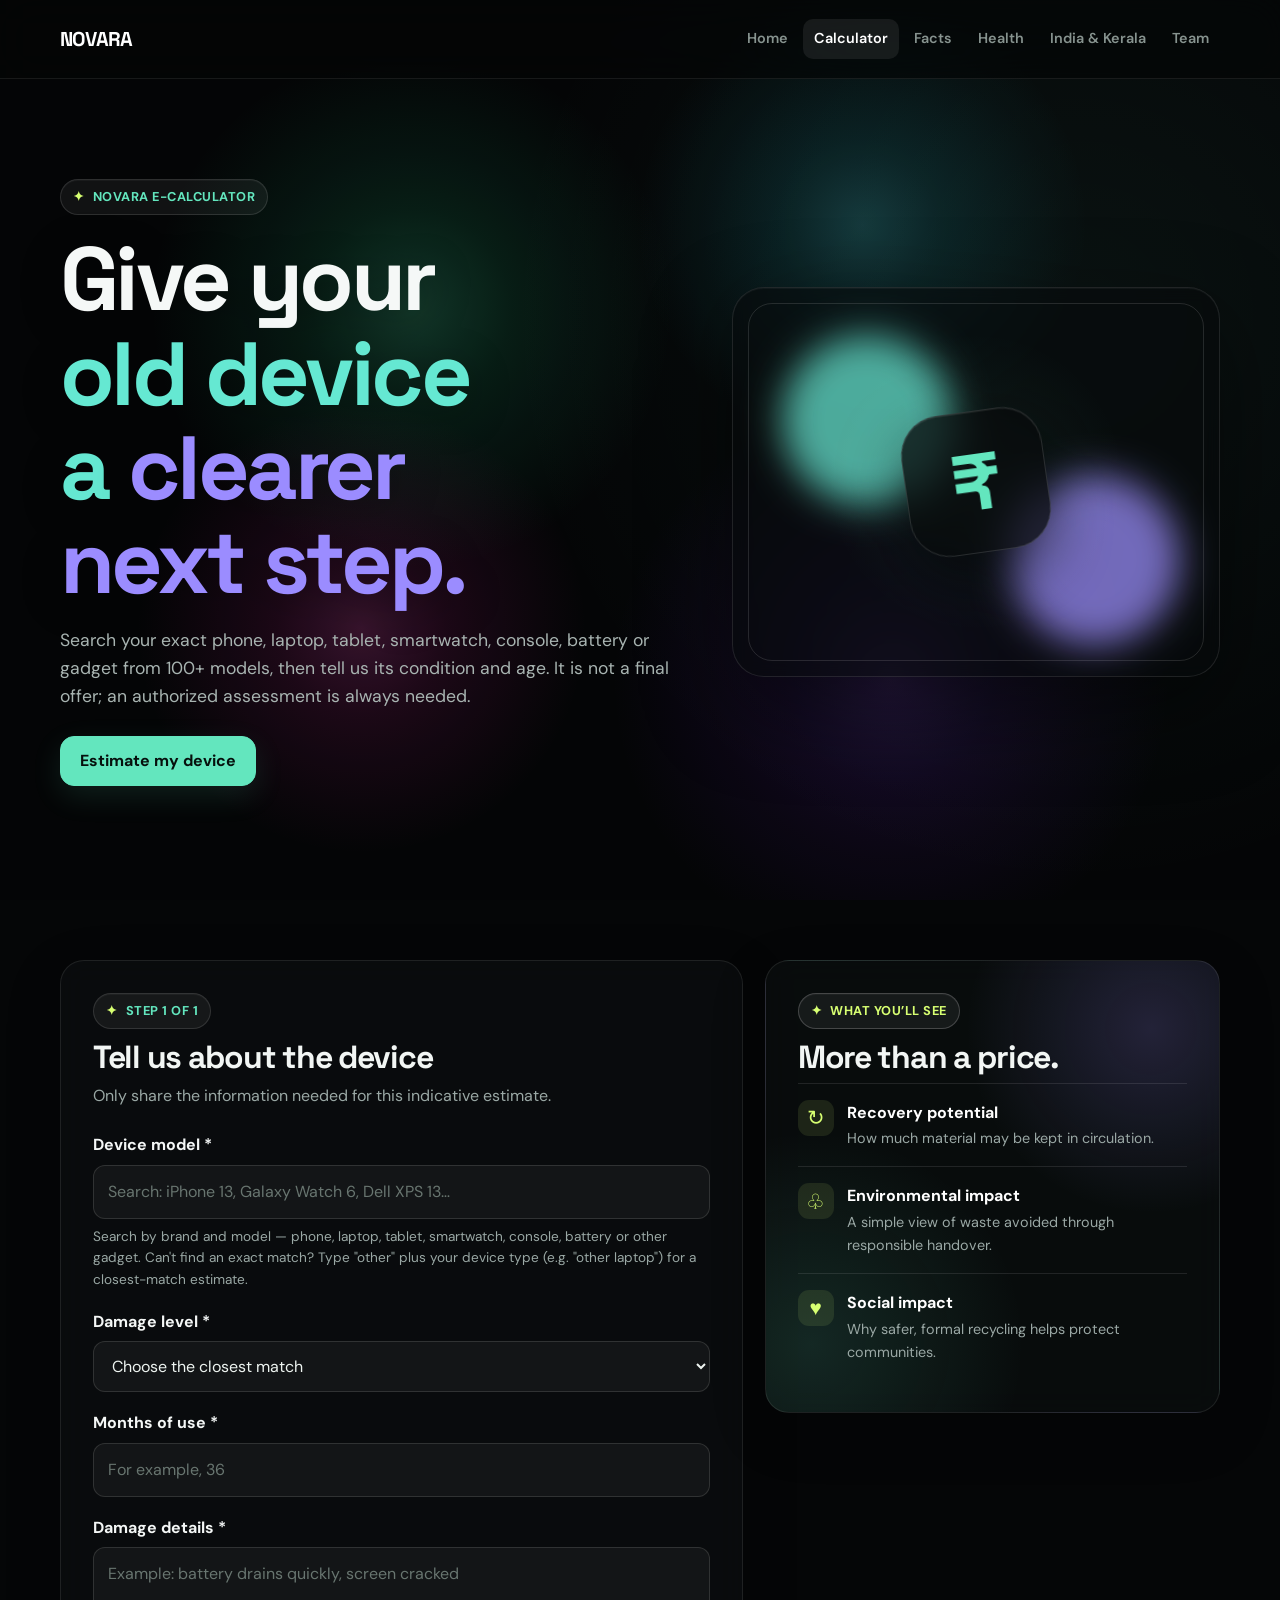
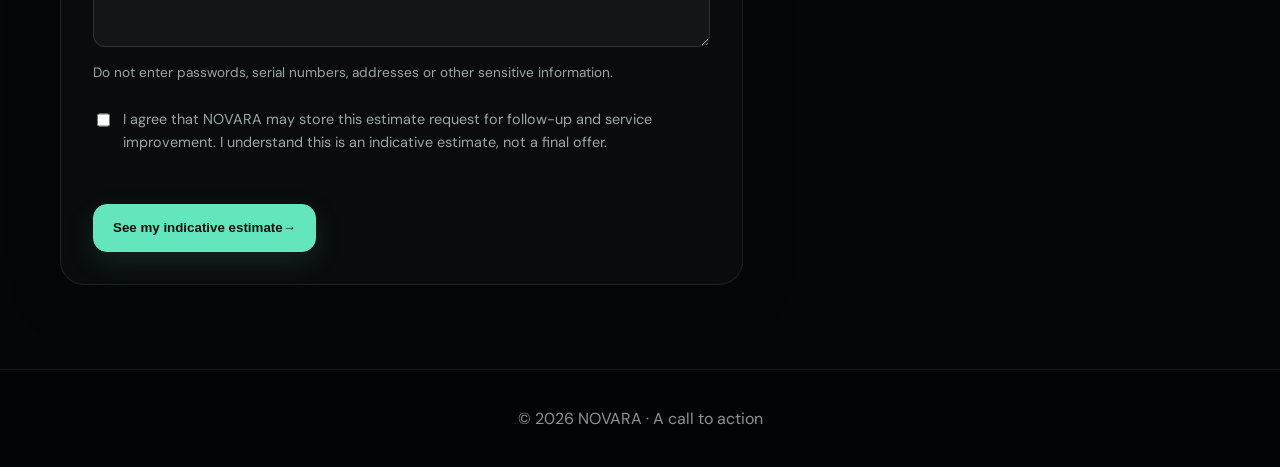
==== commit 05d198de: "Add files via upload" ====
--- a/calculator.html
+++ b/calculator.html
@@ -1,130 +1,2 @@
-<!doctype html>
-<html lang="en">
-<head>
-  <meta charset="utf-8">
-  <meta name="viewport" content="width=device-width, initial-scale=1">
-  <meta name="description" content="Get an indicative NOVARA e-waste estimate for your device.">
-  <title>NOVARA Calculator | E-waste Impact Estimator</title>
-  <link rel="stylesheet" href="styles.css">
-</head>
-<body>
-<canvas id="fluid-bg" aria-hidden="true"></canvas>
-
-<header>
-  <div class="container">
-    <nav>
-      <a class="brand" href="index.html" aria-label="NOVARA home"><span class="brand-badge"></span></a>
-      <ul class="nav-links">
-        <li><a href="index.html">Home</a></li>
-        <li><a class="active" href="calculator.html">Calculator</a></li>
-        <li><a href="facts.html">Facts</a></li>
-        <li><a href="health.html">Health</a></li>
-        <li><a href="india-kerala.html">India &amp; Kerala</a></li>
-        <li><a href="team.html">Team</a></li>
-      </ul>
-    </nav>
-  </div>
-</header>
-
-<main>
-  <section class="calculator-hero">
-    <div class="container">
-      <span class="eyebrow">Know your impact</span>
-      <h1 class="kinetic"><span>What's your device</span> <span>worth to recover?</span></h1>
-      <p class="sub">Get a quick estimate of the materials, energy, and environmental impact of responsibly recycling your electronics.</p>
-    </div>
-  </section>
-
-  <section class="container calculator-layout">
-    <div class="calculator-card">
-      <h2 class="form-heading"><h2>Step 1: Identify your device</h2></h2>
-      <form id="calculator-form">
-        <div class="field">
-          <label for="device-type">Device type</label>
-          <div class="device-combobox">
-            <input type="text" id="device-type" placeholder="Search or select..." autocomplete="off" required>
-            <ul class="device-options" role="listbox" hidden></ul>
-          </div>
-        </div>
-
-        <div class="field">
-          <label for="device-condition">Condition</label>
-          <select id="device-condition" required>
-            <option value="">Select condition</option>
-            <option value="working">Working</option>
-            <option value="broken">Broken / Not working</option>
-          </select>
-        </div>
-
-        <div class="field">
-          <label for="device-age">Age (years)</label>
-          <input type="number" id="device-age" placeholder="e.g., 3" min="0" max="50" required>
-        </div>
-
-        <button class="btn" type="submit">Calculate Impact</button>
-      </form>
-    </div>
-
-    <aside class="calculator-aside">
-      <h2>Your estimate</h2>
-      <div id="result-placeholder" class="hint">
-        <p>Fill in the form to see your device's recovery potential.</p>
-      </div>
-      <div id="result-container" hidden>
-        <div class="result-grid">
-          <article>
-            <strong id="result-weight">0</strong>
-            <p>kg of material</p>
-          </article>
-          <article>
-            <strong id="result-energy">0</strong>
-            <p>kWh energy saved</p>
-          </article>
-          <article>
-            <strong id="result-co2">0</strong>
-            <p>kg CO₂ avoided</p>
-          </article>
-        </div>
-        <div class="mini-impact">
-          <span id="result-note">Equivalent to planting 5 trees</span>
-        </div>
-        <p class="text-button" role="button" tabindex="0" id="reset-calc">← Start over</p>
-      </div>
-    </aside>
-  </section>
-
-  <section class="container reveal">
-    <div class="section-heading">
-      <div>
-        <span class="eyebrow">How it works</span>
-        <h2 class="section-title">Recovery data from real devices</h2>
-      </div>
-      <p class="section-sub">Our estimates are based on component analysis, material composition, and industry recovery rates for each device category.</p>
-    </div>
-    <div class="cards-3">
-      <article class="card">
-        <div class="icon">01</div>
-        <h3>Device profile</h3>
-        <p>We match your device against known specs: weight, materials, components, and typical lifespan.</p>
-      </article>
-      <article class="card">
-        <div class="icon">02</div>
-        <h3>Material recovery</h3>
-        <p>Based on certified recycling processes, we estimate recoverable metals, plastics, and glass.</p>
-      </article>
-      <article class="card">
-        <div class="icon">03</div>
-        <h3>Carbon offset</h3>
-        <p>Recycling saves the energy cost of manufacturing new materials. We translate that into avoided CO₂.</p>
-      </article>
-    </div>
-  </section>
-</main>
-
-<footer>
-  <div class="container">© 2026 NOVARA · A call to action</div>
-</footer>
-
-<script src="script.js"></script>
-</body>
-</html>
+<!doctype html><html lang="en"><head><meta charset="utf-8"><meta name="viewport" content="width=device-width,initial-scale=1"><meta name="description" content="Get an indicative NOVARA e-waste estimate."><title>E-Calculator | NOVARA</title><link rel="stylesheet" href="styles.css"></head><body>
+<canvas id="fluid-bg" aria-hidden="true"></canvas><header><div class="container"><nav><a class="brand" href="index.html">NOVARA</a><ul class="nav-links"><li><a href="index.html">Home</a></li><li><a class="active" href="calculator.html">Calculator</a></li><li><a href="facts.html">Facts</a></li><li><a href="health.html">Health</a></li><li><a href="india-kerala.html">India &amp; Kerala</a></li><li><a href="team.html">Team</a></li></ul></nav></div></header><main><section class="hero calculator-hero"><div class="container hero-grid"><div><span class="eyebrow">NOVARA e-calculator</span><h1 class="kinetic"><span>Give your</span> <span>old device a</span> <span>clearer next step.</span></h1><p class="sub">Search your exact phone, laptop, tablet, smartwatch, console, battery or gadget from 100+ models, then tell us its condition and age. It is not a final offer; an authorized assessment is always needed.</p><a class="btn" href="#estimate-form">Estimate my device</a></div><div class="hero-visual" aria-hidden="true"><div class="orb one"></div><div class="orb two"></div><div class="hero-symbol">₹</div></div></div></section><section class="container reveal"><div class="calculator-layout"><form id="estimate-form" class="calculator-card" novalidate><div class="form-heading"><span class="eyebrow">Step 1 of 1</span><h2>Tell us about the device</h2><p>Only share the information needed for this indicative estimate.</p></div><div class="field device-search-field"><label for="deviceSearch">Device model <span aria-hidden="true">*</span></label><div class="device-combobox"><input id="deviceSearch" type="text" autocomplete="off" role="combobox" aria-expanded="false" aria-controls="device-options" aria-autocomplete="list" placeholder="Search: iPhone 13, Galaxy Watch 6, Dell XPS 13…" required><input type="hidden" id="deviceId" name="deviceId"><ul id="device-options" class="device-options" role="listbox" hidden></ul></div><p class="hint">Search by brand and model — phone, laptop, tablet, smartwatch, console, battery or other gadget. Can't find an exact match? Type "other" plus your device type (e.g. "other laptop") for a closest-match estimate.</p></div><div class="field"><label for="damageLevel">Damage level <span aria-hidden="true">*</span></label><select id="damageLevel" name="damageLevel" required><option value="">Choose the closest match</option><option value="minor">Minor wear or repair needed</option><option value="moderate">Moderate damage</option><option value="severe">Severe damage</option><option value="nonworking">Not working</option></select></div><div class="field"><label for="usageMonths">Months of use <span aria-hidden="true">*</span></label><input id="usageMonths" name="usageMonths" type="number" min="0" max="180" step="1" inputmode="numeric" placeholder="For example, 36" required></div><div class="field"><label for="damageDescription">Damage details <span aria-hidden="true">*</span></label><textarea id="damageDescription" name="damageDescription" maxlength="500" required placeholder="Example: battery drains quickly, screen cracked"></textarea><p class="hint">Do not enter passwords, serial numbers, addresses or other sensitive information.</p></div><label class="consent"><input id="consent" name="consent" type="checkbox" required><span>I agree that NOVARA may store this estimate request for follow-up and service improvement. I understand this is an indicative estimate, not a final offer.</span></label><p id="form-message" class="form-message" role="alert" aria-live="polite"></p><button class="btn" type="submit">See my indicative estimate <span aria-hidden="true">→</span></button></form><aside class="calculator-aside"><span class="eyebrow">What you’ll see</span><h2>More than a price.</h2><div class="mini-impact"><span>↻</span><div><strong>Recovery potential</strong><p>How much material may be kept in circulation.</p></div></div><div class="mini-impact"><span>♧</span><div><strong>Environmental impact</strong><p>A simple view of waste avoided through responsible handover.</p></div></div><div class="mini-impact"><span>♥</span><div><strong>Social impact</strong><p>Why safer, formal recycling helps protect communities.</p></div></div></aside></div><section id="result" class="estimate-result" hidden tabindex="-1"><span class="eyebrow">Your indicative result</span><h2 id="result-title">A next step for your device</h2><p id="result-summary"></p><div class="result-grid"><article><span>Indicative recovery value</span><strong id="value-result">—</strong><small>Subject to a physical assessment.</small></article><article><span>Repair / reuse potential</span><strong id="repair-result">—</strong><small>A guide, not a quote.</small></article><article><span>Sustainable impact</span><strong id="impact-result">—</strong><small id="impact-detail">—</small></article></div><div class="result-actions"><a class="btn" href="india-kerala.html">Plan responsible disposal</a><button class="text-button" id="reset-estimate" type="button">Start another estimate</button></div></section></section></main><footer><div class="container">© 2026 NOVARA · A call to action</div></footer><script src="device-data.js"></script><script src="calculator.js"></script><script src="script.js"></script></body></html>
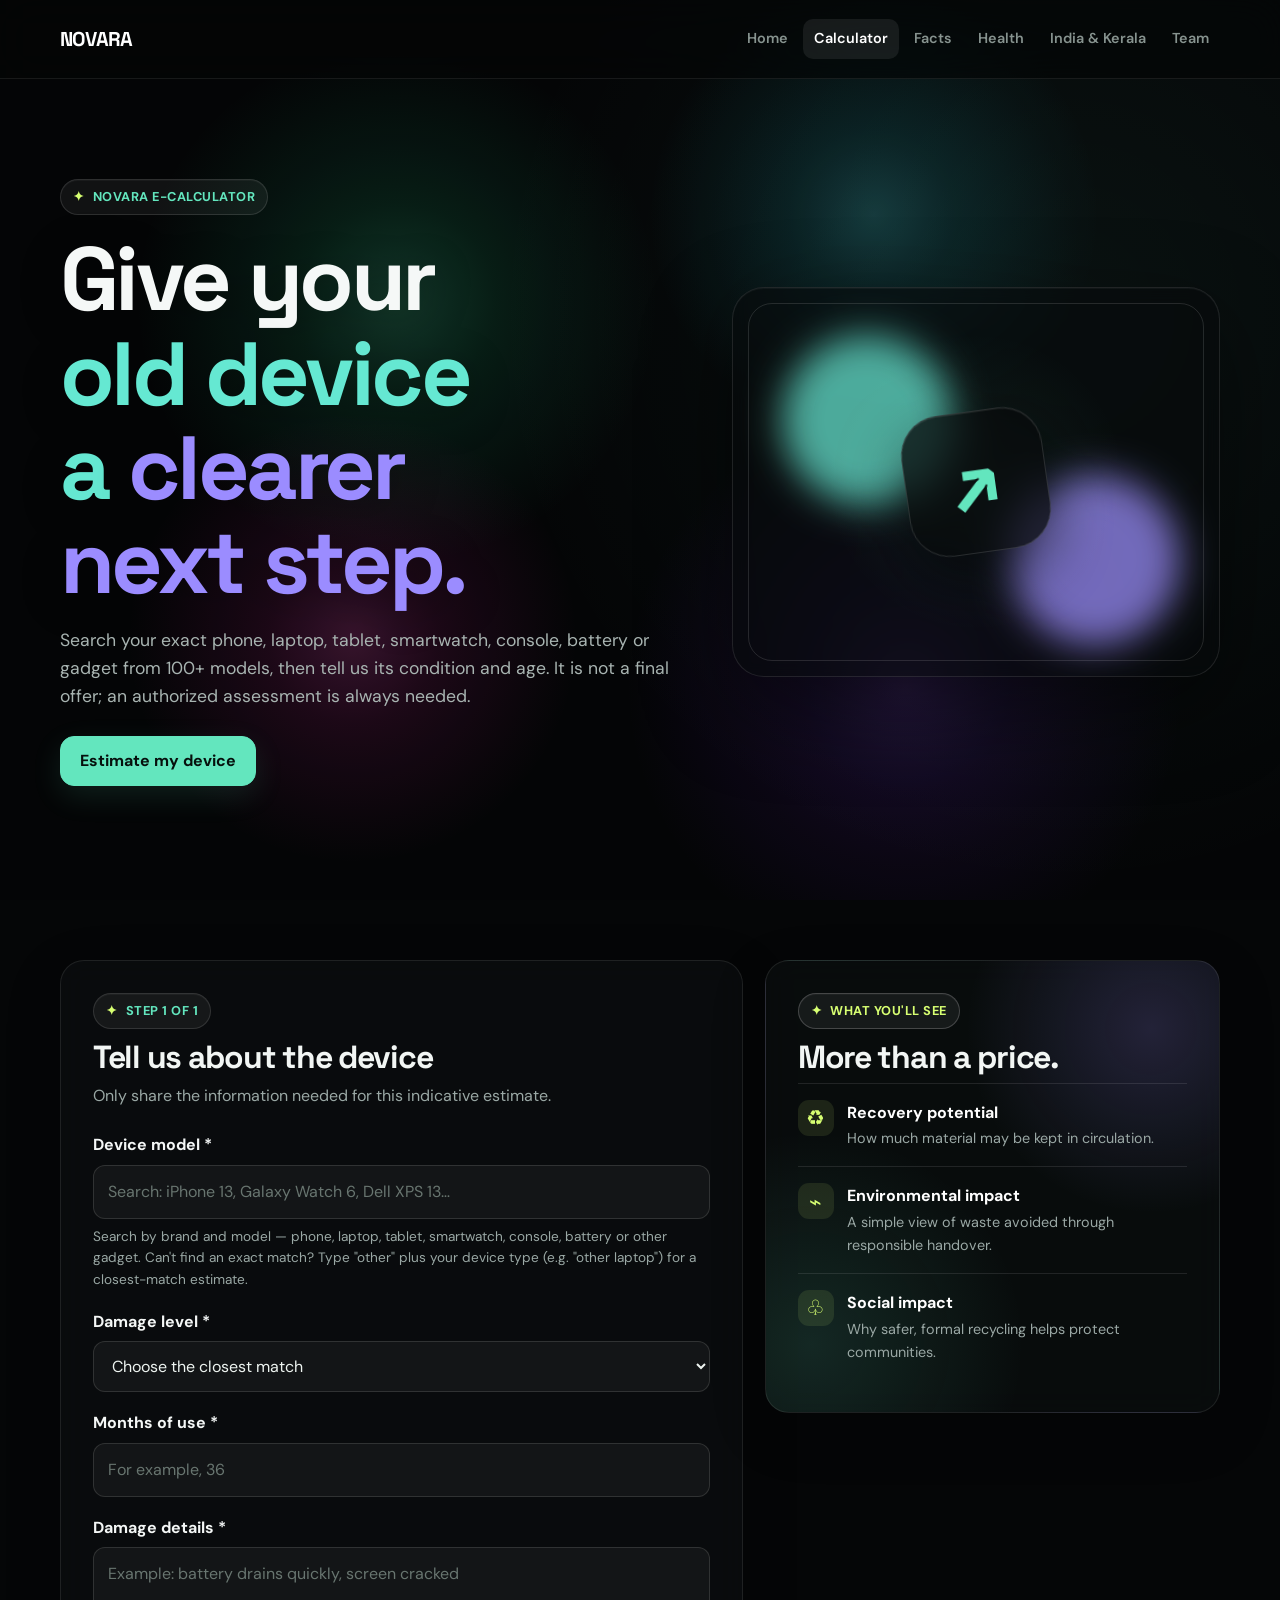
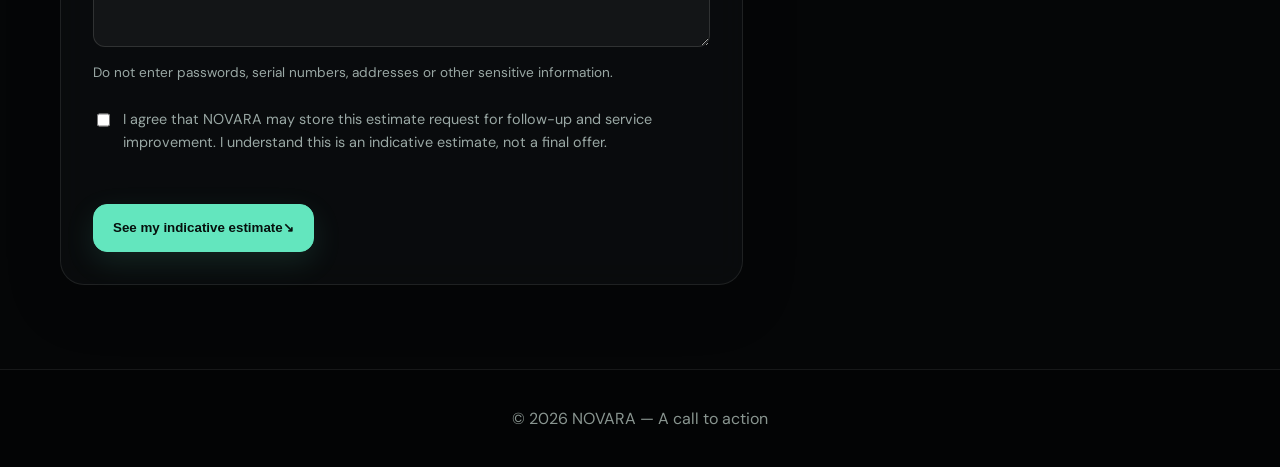
==== commit d83da1b0: "Format calculator.html with proper indentation" ====
--- a/calculator.html
+++ b/calculator.html
@@ -1,2 +1,220 @@
-<!doctype html><html lang="en"><head><meta charset="utf-8"><meta name="viewport" content="width=device-width,initial-scale=1"><meta name="description" content="Get an indicative NOVARA e-waste estimate."><title>E-Calculator | NOVARA</title><link rel="stylesheet" href="styles.css"></head><body>
-<canvas id="fluid-bg" aria-hidden="true"></canvas><header><div class="container"><nav><a class="brand" href="index.html">NOVARA</a><ul class="nav-links"><li><a href="index.html">Home</a></li><li><a class="active" href="calculator.html">Calculator</a></li><li><a href="facts.html">Facts</a></li><li><a href="health.html">Health</a></li><li><a href="india-kerala.html">India &amp; Kerala</a></li><li><a href="team.html">Team</a></li></ul></nav></div></header><main><section class="hero calculator-hero"><div class="container hero-grid"><div><span class="eyebrow">NOVARA e-calculator</span><h1 class="kinetic"><span>Give your</span> <span>old device a</span> <span>clearer next step.</span></h1><p class="sub">Search your exact phone, laptop, tablet, smartwatch, console, battery or gadget from 100+ models, then tell us its condition and age. It is not a final offer; an authorized assessment is always needed.</p><a class="btn" href="#estimate-form">Estimate my device</a></div><div class="hero-visual" aria-hidden="true"><div class="orb one"></div><div class="orb two"></div><div class="hero-symbol">₹</div></div></div></section><section class="container reveal"><div class="calculator-layout"><form id="estimate-form" class="calculator-card" novalidate><div class="form-heading"><span class="eyebrow">Step 1 of 1</span><h2>Tell us about the device</h2><p>Only share the information needed for this indicative estimate.</p></div><div class="field device-search-field"><label for="deviceSearch">Device model <span aria-hidden="true">*</span></label><div class="device-combobox"><input id="deviceSearch" type="text" autocomplete="off" role="combobox" aria-expanded="false" aria-controls="device-options" aria-autocomplete="list" placeholder="Search: iPhone 13, Galaxy Watch 6, Dell XPS 13…" required><input type="hidden" id="deviceId" name="deviceId"><ul id="device-options" class="device-options" role="listbox" hidden></ul></div><p class="hint">Search by brand and model — phone, laptop, tablet, smartwatch, console, battery or other gadget. Can't find an exact match? Type "other" plus your device type (e.g. "other laptop") for a closest-match estimate.</p></div><div class="field"><label for="damageLevel">Damage level <span aria-hidden="true">*</span></label><select id="damageLevel" name="damageLevel" required><option value="">Choose the closest match</option><option value="minor">Minor wear or repair needed</option><option value="moderate">Moderate damage</option><option value="severe">Severe damage</option><option value="nonworking">Not working</option></select></div><div class="field"><label for="usageMonths">Months of use <span aria-hidden="true">*</span></label><input id="usageMonths" name="usageMonths" type="number" min="0" max="180" step="1" inputmode="numeric" placeholder="For example, 36" required></div><div class="field"><label for="damageDescription">Damage details <span aria-hidden="true">*</span></label><textarea id="damageDescription" name="damageDescription" maxlength="500" required placeholder="Example: battery drains quickly, screen cracked"></textarea><p class="hint">Do not enter passwords, serial numbers, addresses or other sensitive information.</p></div><label class="consent"><input id="consent" name="consent" type="checkbox" required><span>I agree that NOVARA may store this estimate request for follow-up and service improvement. I understand this is an indicative estimate, not a final offer.</span></label><p id="form-message" class="form-message" role="alert" aria-live="polite"></p><button class="btn" type="submit">See my indicative estimate <span aria-hidden="true">→</span></button></form><aside class="calculator-aside"><span class="eyebrow">What you’ll see</span><h2>More than a price.</h2><div class="mini-impact"><span>↻</span><div><strong>Recovery potential</strong><p>How much material may be kept in circulation.</p></div></div><div class="mini-impact"><span>♧</span><div><strong>Environmental impact</strong><p>A simple view of waste avoided through responsible handover.</p></div></div><div class="mini-impact"><span>♥</span><div><strong>Social impact</strong><p>Why safer, formal recycling helps protect communities.</p></div></div></aside></div><section id="result" class="estimate-result" hidden tabindex="-1"><span class="eyebrow">Your indicative result</span><h2 id="result-title">A next step for your device</h2><p id="result-summary"></p><div class="result-grid"><article><span>Indicative recovery value</span><strong id="value-result">—</strong><small>Subject to a physical assessment.</small></article><article><span>Repair / reuse potential</span><strong id="repair-result">—</strong><small>A guide, not a quote.</small></article><article><span>Sustainable impact</span><strong id="impact-result">—</strong><small id="impact-detail">—</small></article></div><div class="result-actions"><a class="btn" href="india-kerala.html">Plan responsible disposal</a><button class="text-button" id="reset-estimate" type="button">Start another estimate</button></div></section></section></main><footer><div class="container">© 2026 NOVARA · A call to action</div></footer><script src="device-data.js"></script><script src="calculator.js"></script><script src="script.js"></script></body></html>
+<!doctype html>
+<html lang="en">
+  <head>
+    <meta charset="utf-8">
+    <meta name="viewport" content="width=device-width, initial-scale=1">
+    <meta name="description" content="Get an indicative NOVARA e-waste estimate.">
+    <title>E-Calculator | NOVARA</title>
+    <link rel="stylesheet" href="styles.css">
+  </head>
+  <body>
+    <canvas id="fluid-bg" aria-hidden="true"></canvas>
+
+    <header>
+      <div class="container">
+        <nav>
+          <a class="brand" href="index.html">NOVARA</a>
+          <ul class="nav-links">
+            <li><a href="index.html">Home</a></li>
+            <li><a class="active" href="calculator.html">Calculator</a></li>
+            <li><a href="facts.html">Facts</a></li>
+            <li><a href="health.html">Health</a></li>
+            <li><a href="india-kerala.html">India &amp; Kerala</a></li>
+            <li><a href="team.html">Team</a></li>
+          </ul>
+        </nav>
+      </div>
+    </header>
+
+    <main>
+      <section class="hero calculator-hero">
+        <div class="container hero-grid">
+          <div>
+            <span class="eyebrow">NOVARA e-calculator</span>
+            <h1 class="kinetic">
+              <span>Give your</span>
+              <span>old device a</span>
+              <span>clearer next step.</span>
+            </h1>
+            <p class="sub">
+              Search your exact phone, laptop, tablet, smartwatch, console, battery or gadget
+              from 100+ models, then tell us its condition and age. It is not a final offer;
+              an authorized assessment is always needed.
+            </p>
+            <a class="btn" href="#estimate-form">Estimate my device</a>
+          </div>
+
+          <div class="hero-visual" aria-hidden="true">
+            <div class="orb one"></div>
+            <div class="orb two"></div>
+            <div class="hero-symbol">↗</div>
+          </div>
+        </div>
+      </section>
+
+      <section class="container reveal">
+        <div class="calculator-layout">
+          <form id="estimate-form" class="calculator-card" novalidate>
+            <div class="form-heading">
+              <span class="eyebrow">Step 1 of 1</span>
+              <h2>Tell us about the device</h2>
+              <p>Only share the information needed for this indicative estimate.</p>
+            </div>
+
+            <div class="field device-search-field">
+              <label for="deviceSearch">
+                Device model <span aria-hidden="true">*</span>
+              </label>
+              <div class="device-combobox">
+                <input
+                  id="deviceSearch"
+                  type="text"
+                  autocomplete="off"
+                  role="combobox"
+                  aria-expanded="false"
+                  aria-controls="device-options"
+                  aria-autocomplete="list"
+                  placeholder="Search: iPhone 13, Galaxy Watch 6, Dell XPS 13…"
+                  required
+                >
+                <input type="hidden" id="deviceId" name="deviceId">
+                <ul id="device-options" class="device-options" role="listbox" hidden></ul>
+              </div>
+              <p class="hint">
+                Search by brand and model — phone, laptop, tablet, smartwatch, console, battery
+                or other gadget. Can't find an exact match? Type "other" plus your device type
+                (e.g. "other laptop") for a closest-match estimate.
+              </p>
+            </div>
+
+            <div class="field">
+              <label for="damageLevel">
+                Damage level <span aria-hidden="true">*</span>
+              </label>
+              <select id="damageLevel" name="damageLevel" required>
+                <option value="">Choose the closest match</option>
+                <option value="minor">Minor wear or repair needed</option>
+                <option value="moderate">Moderate damage</option>
+                <option value="severe">Severe damage</option>
+                <option value="nonworking">Not working</option>
+              </select>
+            </div>
+
+            <div class="field">
+              <label for="usageMonths">
+                Months of use <span aria-hidden="true">*</span>
+              </label>
+              <input
+                id="usageMonths"
+                name="usageMonths"
+                type="number"
+                min="0"
+                max="180"
+                step="1"
+                inputmode="numeric"
+                placeholder="For example, 36"
+                required
+              >
+            </div>
+
+            <div class="field">
+              <label for="damageDescription">
+                Damage details <span aria-hidden="true">*</span>
+              </label>
+              <textarea
+                id="damageDescription"
+                name="damageDescription"
+                maxlength="500"
+                required
+                placeholder="Example: battery drains quickly, screen cracked"
+              ></textarea>
+              <p class="hint">
+                Do not enter passwords, serial numbers, addresses or other sensitive information.
+              </p>
+            </div>
+
+            <label class="consent">
+              <input id="consent" name="consent" type="checkbox" required>
+              <span>
+                I agree that NOVARA may store this estimate request for follow-up and service
+                improvement. I understand this is an indicative estimate, not a final offer.
+              </span>
+            </label>
+
+            <p id="form-message" class="form-message" role="alert" aria-live="polite"></p>
+
+            <button class="btn" type="submit">
+              See my indicative estimate <span aria-hidden="true">↘</span>
+            </button>
+          </form>
+
+          <aside class="calculator-aside">
+            <span class="eyebrow">What you'll see</span>
+            <h2>More than a price.</h2>
+
+            <div class="mini-impact">
+              <span>♻</span>
+              <div>
+                <strong>Recovery potential</strong>
+                <p>How much material may be kept in circulation.</p>
+              </div>
+            </div>
+
+            <div class="mini-impact">
+              <span>⌁</span>
+              <div>
+                <strong>Environmental impact</strong>
+                <p>A simple view of waste avoided through responsible handover.</p>
+              </div>
+            </div>
+
+            <div class="mini-impact">
+              <span>♧</span>
+              <div>
+                <strong>Social impact</strong>
+                <p>Why safer, formal recycling helps protect communities.</p>
+              </div>
+            </div>
+          </aside>
+        </div>
+      </section>
+
+      <section id="result" class="estimate-result" hidden tabindex="-1">
+        <span class="eyebrow">Your indicative result</span>
+        <h2 id="result-title">A next step for your device</h2>
+        <p id="result-summary"></p>
+
+        <div class="result-grid">
+          <article>
+            <span>Indicative recovery value</span>
+            <strong id="value-result">₹—</strong>
+            <small>Subject to a physical assessment.</small>
+          </article>
+          <article>
+            <span>Repair / reuse potential</span>
+            <strong id="repair-result">—</strong>
+            <small>A guide, not a quote.</small>
+          </article>
+          <article>
+            <span>Sustainable impact</span>
+            <strong id="impact-result">—</strong>
+            <small id="impact-detail">—</small>
+          </article>
+        </div>
+
+        <div class="result-actions">
+          <a class="btn" href="india-kerala.html">Plan responsible disposal</a>
+          <button class="text-button" id="reset-estimate" type="button">Start another estimate</button>
+        </div>
+      </section>
+    </main>
+
+    <footer>
+      <div class="container">© 2026 NOVARA — A call to action</div>
+    </footer>
+
+    <script src="device-data.js"></script>
+    <script src="calculator.js"></script>
+    <script src="script.js"></script>
+  </body>
+</html>
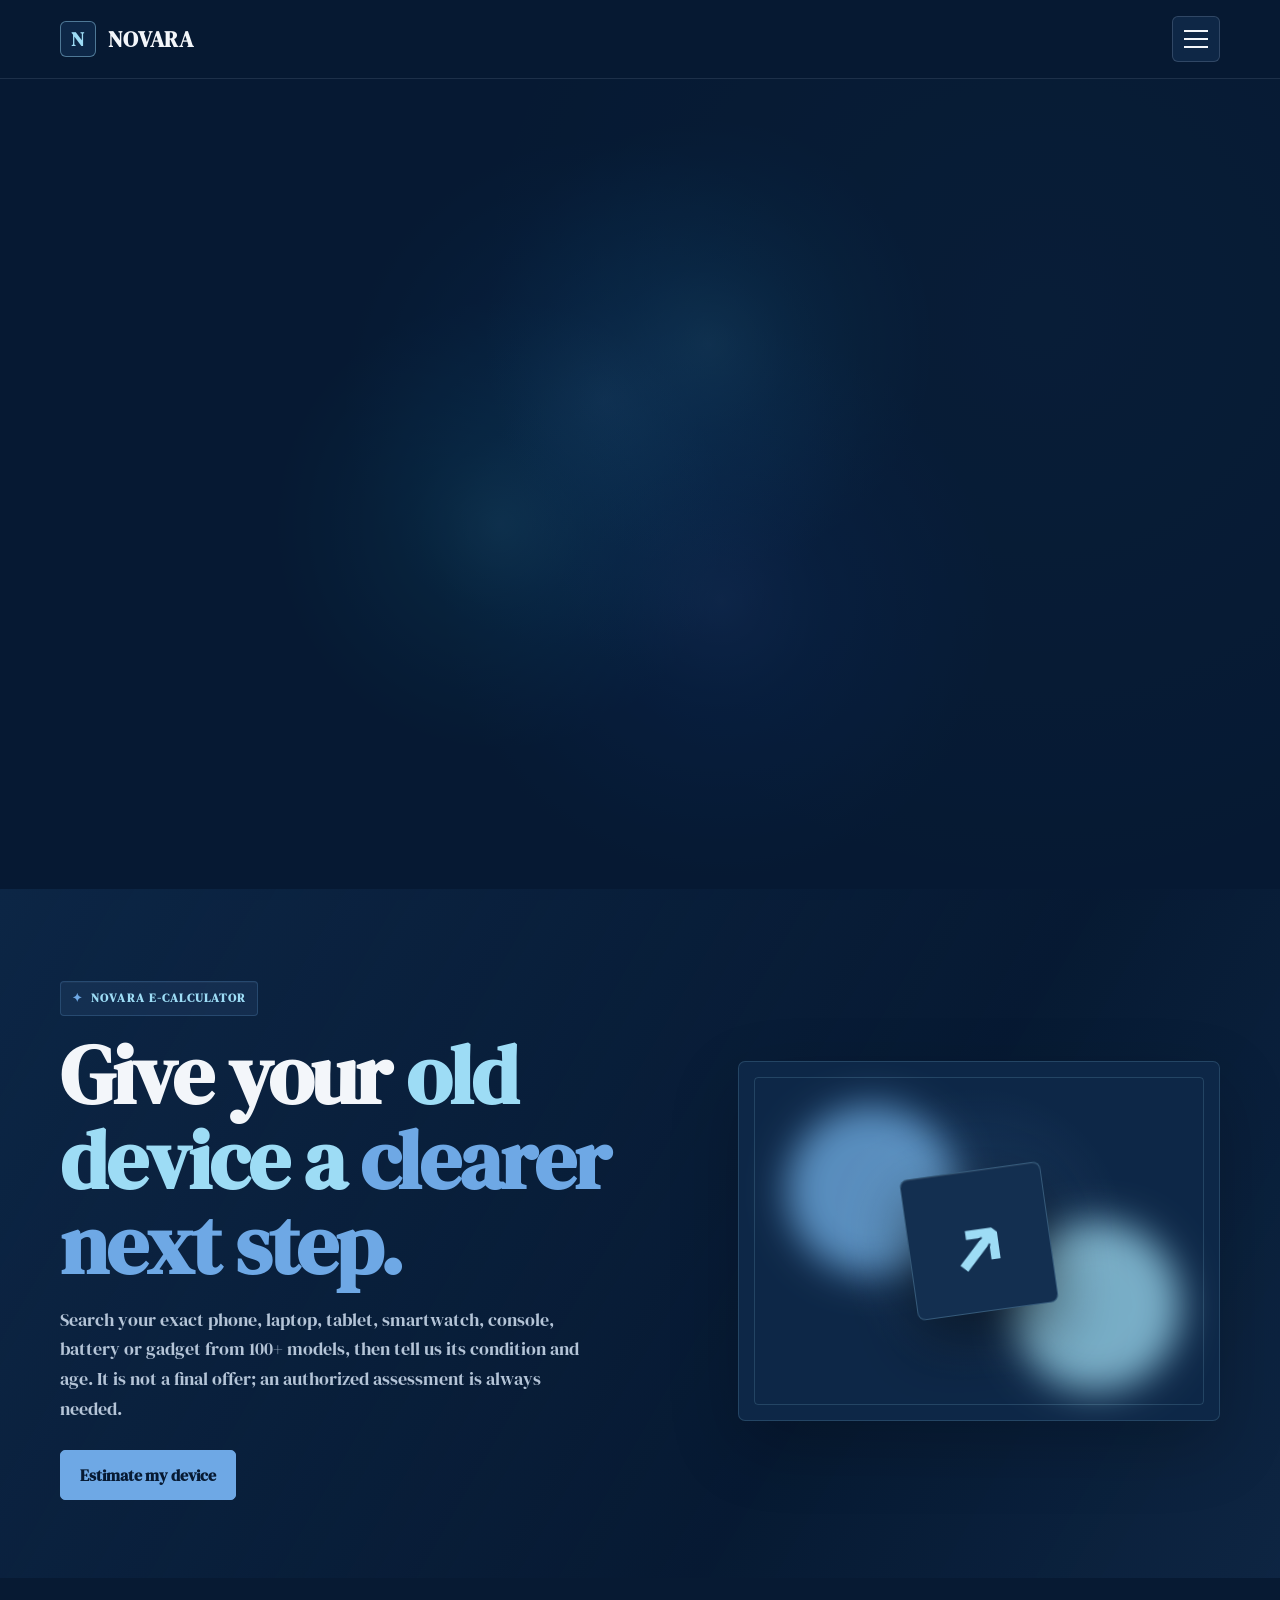
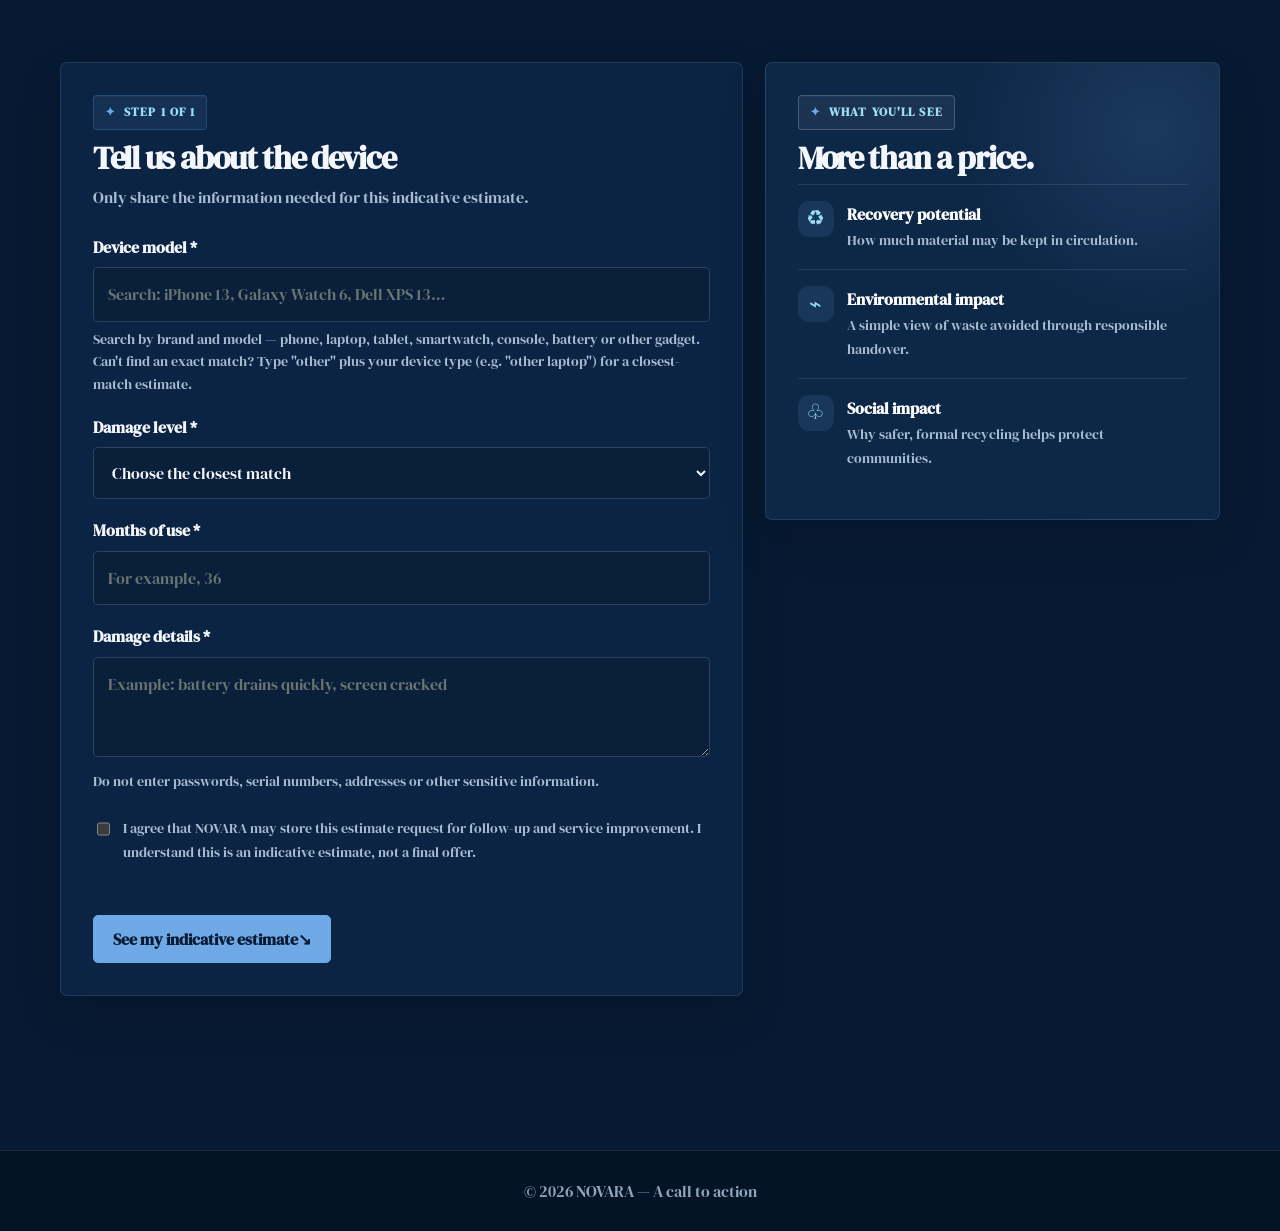
==== commit 6456b6e4: "New re-design" ====
--- a/calculator.html
+++ b/calculator.html
@@ -5,26 +5,39 @@
     <meta name="viewport" content="width=device-width, initial-scale=1">
     <meta name="description" content="Get an indicative NOVARA e-waste estimate.">
     <title>E-Calculator | NOVARA</title>
-    <link rel="stylesheet" href="styles.css">
+    <link rel="preconnect" href="https://fonts.googleapis.com">
+  <link rel="preconnect" href="https://fonts.gstatic.com" crossorigin>
+  <link href="https://fonts.googleapis.com/css2?family=DM+Serif+Display:ital@0;1&display=swap" rel="stylesheet">
+  <link rel="stylesheet" href="styles.css">
   </head>
   <body>
     <canvas id="fluid-bg" aria-hidden="true"></canvas>
 
     <header>
       <div class="container">
-        <nav>
-          <a class="brand" href="index.html">NOVARA</a>
-          <ul class="nav-links">
-            <li><a href="index.html">Home</a></li>
-            <li><a class="active" href="calculator.html">Calculator</a></li>
-            <li><a href="facts.html">Facts</a></li>
-            <li><a href="health.html">Health</a></li>
-            <li><a href="india-kerala.html">India &amp; Kerala</a></li>
-            <li><a href="team.html">Team</a></li>
-          </ul>
+        <nav class="site-nav" aria-label="Main navigation">
+          <a class="brand" href="index.html" aria-label="NOVARA home"><span class="brand-mark">N</span><span>NOVARA</span></a>
+          <button class="nav-toggle" type="button" aria-expanded="false" aria-controls="site-drawer" aria-label="Open navigation">
+            <span></span><span></span><span></span>
+          </button>
         </nav>
       </div>
     </header>
+  <div class="nav-backdrop" data-nav-close hidden></div>
+  <aside class="nav-drawer" id="site-drawer" aria-label="Site navigation" aria-hidden="true" inert>
+    <div class="drawer-head"><p class="eyebrow">NOVARA / INDEX</p><h2>Navigate to...?</h2><p>Choose a page to explore.</p></div>
+    <ul class="drawer-links">
+          <li><a href="index.html"><span>Home</span><span aria-hidden="true">↗</span></a></li>
+          <li><a href="calculator.html" aria-current="page" class="active"><span>Calculator</span><span aria-hidden="true">↗</span></a></li>
+          <li><a href="facts.html"><span>Facts</span><span aria-hidden="true">↗</span></a></li>
+          <li><a href="health.html"><span>Health</span><span aria-hidden="true">↗</span></a></li>
+          <li><a href="india-kerala.html"><span>India & Kerala</span><span aria-hidden="true">↗</span></a></li>
+          <li><a href="team.html"><span>Team</span><span aria-hidden="true">↗</span></a></li>
+          <li><a href="ewaste-challenge.html"><span>E-Waste Challenge</span><span aria-hidden="true">↗</span></a></li>
+    </ul>
+    <div class="drawer-foot"><span>RETHINK. RECYCLE. RESTART.</span><span>© 2026 NOVARA</span></div>
+  </aside>
+
 
     <main>
       <section class="hero calculator-hero">
--- a/styles.css
+++ b/styles.css
@@ -231,3 +231,17 @@
   .intro-content,.intro-glow{animation:none}
   .intro-progress span{animation:none;transform:none}
 }
+
+
+/* =========================================================
+   NOVARA / NAVY EDITORIAL SYSTEM
+   ========================================================= */
+:root{--ink:#f3f6fa;--muted:#a9bbd0;--paper:#071a33;--surface:#0d2747;--line:rgba(169,187,208,.17);--green:#6ea8e5;--lime:#9ddcf5;--aqua:#9ddcf5;--coral:#8fb9e8;--violet:#789bc9;--shadow:0 24px 70px rgba(0,0,0,.26);--radius:8px;color-scheme:dark}
+html{scroll-behavior:smooth;background:#071a33}body{background:#071a33;color:#f3f6fa;font-family:'DM Serif Display',Georgia,serif;line-height:1.65}body *{font-family:'DM Serif Display',Georgia,serif}h1,h2,h3,p,li,a,button,label,input,select,textarea,small,strong,span{font-family:'DM Serif Display',Georgia,serif}#fluid-bg{opacity:.45;pointer-events:none}header{background:rgba(7,26,51,.88);border-bottom:1px solid rgba(169,187,208,.14);backdrop-filter:blur(18px)}.container{width:min(1160px,calc(100% - 44px))}.site-nav{min-height:78px;display:flex;align-items:center;justify-content:space-between}.brand{display:flex;align-items:center;gap:12px;color:#f3f6fa;font-size:1.35rem;letter-spacing:.04em}.brand-mark{width:36px;height:36px;display:grid;place-items:center;border:1px solid rgba(157,220,245,.45);border-radius:6px;background:#0d2747;color:#9ddcf5;font-size:1.25rem}.nav-toggle{width:48px;height:46px;display:grid;align-content:center;gap:6px;padding:11px;border:1px solid rgba(169,187,208,.22);border-radius:6px;background:rgba(19,47,80,.72);cursor:pointer;z-index:120}.nav-toggle span{display:block;width:100%;height:2px;background:#f3f6fa;transition:transform .28s ease,opacity .2s ease}.nav-toggle[aria-expanded=true] span:first-child{transform:translateY(8px) rotate(45deg)}.nav-toggle[aria-expanded=true] span:nth-child(2){opacity:0}.nav-toggle[aria-expanded=true] span:last-child{transform:translateY(-8px) rotate(-45deg)}.nav-backdrop{position:fixed;inset:0;z-index:90;background:rgba(1,8,18,.66);opacity:0;transition:opacity .28s ease;backdrop-filter:blur(3px)}.nav-backdrop.is-visible{opacity:1}.nav-drawer{position:fixed;z-index:100;inset:0 0 0 auto;width:min(440px,92vw);padding:clamp(28px,5vw,52px);display:flex;flex-direction:column;background:#0d2747;border-left:1px solid rgba(157,220,245,.18);box-shadow:-30px 0 90px rgba(0,0,0,.35);transform:translateX(105%);transition:transform .34s cubic-bezier(.2,.8,.2,1);visibility:hidden}.nav-drawer.is-open{transform:translateX(0);visibility:visible}.drawer-head{padding:20px 0 28px;border-bottom:1px solid var(--line)}.drawer-head .eyebrow{margin:0 0 14px}.drawer-head h2{margin:0;color:#f3f6fa;font-size:clamp(2.1rem,6vw,3.1rem);line-height:1.05}.drawer-head>p:last-child{margin:12px 0 0;color:var(--muted)}.drawer-links{display:grid;gap:5px;list-style:none;margin:24px 0;padding:0}.drawer-links a{display:flex;justify-content:space-between;align-items:center;padding:13px 14px;border:1px solid transparent;border-radius:5px;color:#dce7f3;font-size:1.12rem;transition:background .2s,border-color .2s,transform .2s}.drawer-links a:hover,.drawer-links a.active{background:rgba(110,168,229,.12);border-color:rgba(110,168,229,.24);color:#9ddcf5;transform:translateX(3px)}.drawer-links a span:last-child{color:#6ea8e5}.drawer-foot{margin-top:auto;padding-top:18px;border-top:1px solid var(--line);display:flex;justify-content:space-between;gap:12px;color:#8098b4;font-size:.7rem;letter-spacing:.08em}.nav-open{overflow:hidden}.hero{min-height:580px;padding:92px 0 78px;background:linear-gradient(120deg,rgba(13,39,71,.92),rgba(7,26,51,.62) 65%,rgba(19,47,80,.55))}.hero:before,.hero:after{display:none}.hero-grid{gap:clamp(28px,5vw,68px)}.eyebrow,.badge{padding:6px 11px;border-radius:4px;background:rgba(110,168,229,.09);border:1px solid rgba(110,168,229,.22);color:#9ddcf5;font-size:.78rem;letter-spacing:.09em}.eyebrow:before{color:#6ea8e5}.kinetic{font-size:clamp(3rem,6.5vw,5.5rem);line-height:1.02;letter-spacing:-.025em;color:#f3f6fa;text-shadow:none}.kinetic span:nth-child(2){color:#9ddcf5}.kinetic span:nth-child(3){color:#6ea8e5}.sub{color:#b4c4d7;font-size:1.13rem;max-width:60ch}.btn{min-height:48px;padding:11px 19px;border:1px solid #6ea8e5;border-radius:5px;background:#6ea8e5;color:#071a33;font-size:1rem;box-shadow:none;transition:transform .2s,background .2s,border-color .2s}.btn:hover{transform:translateY(-2px);background:#9ddcf5;border-color:#9ddcf5;box-shadow:0 10px 28px rgba(110,168,229,.16)}.btn-outline{background:transparent;color:#dce7f3;border-color:rgba(169,187,208,.3)}.btn-outline:hover{background:rgba(110,168,229,.1);color:#fff}.hero-visual{min-height:360px;border:1px solid rgba(157,220,245,.16);border-radius:7px;background:radial-gradient(circle at 50% 48%,rgba(110,168,229,.16),transparent 48%),#0d2747;box-shadow:0 25px 70px rgba(0,0,0,.2)}.hero-visual:before{border-color:rgba(157,220,245,.16);border-radius:4px}.orb.one{background:#6ea8e5}.orb.two{background:#9ddcf5}.hero-symbol{background:#132f50;color:#9ddcf5;border:1px solid rgba(157,220,245,.25);border-radius:8px}.orbit-node{background:#132f50;color:#9ddcf5;border:1px solid rgba(157,220,245,.2);border-radius:6px}.section-heading{align-items:end}.section-title{color:#f3f6fa;font-size:clamp(2rem,4vw,3.3rem);line-height:1.08;letter-spacing:-.015em}.section-sub,.note{color:#a9bbd0}.stats,.cards-3,.grid-2{gap:16px}.stat-card,.card,.glass,.calculator-card,.calculator-aside,.estimate-result{border:1px solid rgba(169,187,208,.15);border-radius:7px;background:rgba(13,39,71,.86);box-shadow:0 18px 48px rgba(0,0,0,.16);backdrop-filter:blur(12px)}.card,.glass{transition:transform .22s,border-color .22s,background .22s}.card:hover,.glass:hover{transform:translateY(-4px);border-color:rgba(110,168,229,.4);background:#132f50;box-shadow:0 22px 50px rgba(0,0,0,.22)}.card h3,.glass h3,.form-heading h2,.calculator-aside h2{color:#f3f6fa}.card p,.glass p,ul.clean,.form-heading p,.calculator-aside p,.estimate-result>p,.hint{color:#a9bbd0}.icon{border-radius:5px;background:rgba(110,168,229,.12);color:#9ddcf5;border:1px solid rgba(110,168,229,.18)}.card:nth-child(2) .icon,.card:nth-child(3) .icon{background:rgba(110,168,229,.09);color:#9ddcf5}.feature-band{border:1px solid rgba(169,187,208,.16);border-radius:7px;background:#0d2747;box-shadow:var(--shadow)}.feature-band p{color:#a9bbd0}.feature-band .btn{background:#6ea8e5;border-color:#6ea8e5;color:#071a33}footer{margin-top:70px;padding:27px 0;background:#051326;border-top:1px solid rgba(169,187,208,.14);color:#8ea5bf}.field select,.field input,.field textarea,.device-combobox input[type=text]{background:#091f3a;color:#f3f6fa;border:1px solid rgba(169,187,208,.22);border-radius:5px}.field select:focus,.field input:focus,.field textarea:focus,.device-combobox input[type=text]:focus{outline:2px solid rgba(110,168,229,.22);border-color:#6ea8e5}.field select option{background:#0d2747;color:#f3f6fa}.device-options{background:#0d2747;border-color:rgba(169,187,208,.2)}.device-option:hover,.device-option.is-active{background:rgba(110,168,229,.12)}.device-name{color:#f3f6fa}.device-tag{background:rgba(110,168,229,.12);color:#9ddcf5}.calculator-aside{background:radial-gradient(circle at 85% 15%,rgba(110,168,229,.14),transparent 34%),#0d2747}.calculator-aside .eyebrow{color:#9ddcf5}.mini-impact{border-top-color:rgba(169,187,208,.15)}.mini-impact>span{background:rgba(110,168,229,.12);color:#9ddcf5}.result-grid article{background:rgba(110,168,229,.09);border:1px solid rgba(110,168,229,.15);border-radius:5px}.result-grid article:nth-child(2),.result-grid article:nth-child(3){background:rgba(110,168,229,.06);border-color:rgba(110,168,229,.12)}.result-grid strong,.text-button{color:#9ddcf5}.intro-mark{border-radius:7px;background:#132f50;box-shadow:0 0 60px rgba(110,168,229,.16),inset 0 0 0 5px rgba(7,26,51,.88)}.intro-kicker{color:#9ddcf5}.intro-tagline{color:#a9bbd0}#novara-intro{background:radial-gradient(circle at 50% 50%,rgba(110,168,229,.12),transparent 32%),#071a33}.intro-glow{opacity:.2}
+.game-promo{display:grid;grid-template-columns:1.2fr .8fr;gap:28px;align-items:center;margin-top:68px;margin-bottom:30px;padding:clamp(25px,5vw,54px);border:1px solid rgba(157,220,245,.18);border-radius:7px;background:linear-gradient(120deg,#0d2747,#132f50)}.game-promo h2{margin:14px 0}.game-promo-copy p{max-width:58ch;color:#a9bbd0}.game-promo-art{position:relative;min-height:220px;display:grid;place-items:center;overflow:hidden;border:1px solid rgba(157,220,245,.18);border-radius:5px;background:radial-gradient(circle,rgba(110,168,229,.2),transparent 60%)}.game-promo-art span{z-index:1;color:#9ddcf5;font-size:7rem}.game-promo-art i,.game-promo-art b{position:absolute;width:170px;height:170px;border:1px solid rgba(157,220,245,.28);border-radius:50%;animation:promo-spin 18s linear infinite}.game-promo-art b{width:210px;height:210px;border-style:dashed;animation-direction:reverse}@keyframes promo-spin{to{transform:rotate(360deg)}}
+.challenge-hero{padding-top:74px}.challenge-visual{min-height:390px}.challenge-orbit{position:absolute;width:70%;aspect-ratio:1;border:1px solid rgba(157,220,245,.3);border-radius:50%;animation:promo-spin 24s linear infinite}.challenge-orbit:before,.challenge-orbit:after{content:'';position:absolute;width:11px;height:11px;border-radius:50%;background:#9ddcf5;box-shadow:0 0 25px #6ea8e5}.challenge-orbit:before{top:8%;left:18%}.challenge-orbit:after{right:8%;bottom:22%;background:#6ea8e5}.challenge-symbol{display:grid;place-items:center;width:140px;height:140px;border:1px solid rgba(157,220,245,.3);border-radius:8px;background:#132f50;color:#9ddcf5;font-size:5rem;box-shadow:0 20px 50px rgba(0,0,0,.25)}.visual-caption{position:absolute;bottom:24px;color:#8fa8c4;font-size:.7rem;letter-spacing:.17em}.challenge-wrap{padding-top:55px;padding-bottom:25px}.game-panel{overflow:hidden;border:1px solid rgba(157,220,245,.18);border-radius:7px;background:linear-gradient(145deg,rgba(19,47,80,.96),rgba(9,31,58,.96));box-shadow:0 24px 75px rgba(0,0,0,.24)}.game-intro{display:grid;grid-template-columns:.85fr 1.15fr;gap:clamp(26px,5vw,65px);align-items:center;padding:clamp(25px,5vw,58px)}.game-art{position:relative;min-height:290px;display:grid;place-items:center;overflow:hidden;border:1px solid rgba(157,220,245,.2);border-radius:5px;background:radial-gradient(circle,rgba(110,168,229,.19),transparent 65%),#0b2340}.game-art span{z-index:1;color:#9ddcf5;font-size:7rem}.game-art i,.game-art b{position:absolute;width:75%;aspect-ratio:1;border:1px solid rgba(157,220,245,.24);border-radius:50%;animation:promo-spin 22s linear infinite}.game-art b{width:95%;border-style:dashed;animation-direction:reverse}.game-intro-copy h3,.game-results h3{margin:12px 0 15px;color:#f3f6fa;font-size:clamp(2rem,4.5vw,3.4rem);line-height:1.05}.game-intro-copy>p:not(.game-kicker),.game-results>p:not(.game-kicker){color:#a9bbd0}.game-kicker{margin:0;color:#9ddcf5;font-size:.78rem;letter-spacing:.12em}.game-meta{display:flex;gap:35px;list-style:none;padding:0;margin:26px 0}.game-meta li{display:grid;gap:0}.game-meta strong{color:#f3f6fa;font-size:1.7rem}.game-meta span{color:#8fa8c4;font-size:.85rem}.game-question{padding:clamp(22px,4vw,45px)}.game-top{display:flex;justify-content:space-between;gap:16px;color:#9ddcf5;font-size:.8rem;letter-spacing:.1em}.game-score{color:#8fa8c4}.game-score strong{color:#f3f6fa;font-size:1rem}.game-progress{height:4px;margin:14px 0 34px;overflow:hidden;background:rgba(169,187,208,.13);border-radius:3px}.game-progress span{display:block;width:0;height:100%;background:#6ea8e5;transition:width .35s ease}.question-layout{display:grid;grid-template-columns:.72fr 1.28fr;gap:clamp(25px,5vw,58px);align-items:start}.item-art{position:sticky;top:110px;min-height:270px;display:grid;place-items:center;align-content:center;gap:22px;border:1px solid rgba(157,220,245,.18);border-radius:5px;background:radial-gradient(circle,rgba(110,168,229,.15),transparent 65%),#0b2340}.item-art>span{font-size:6.5rem;line-height:1.1}.item-art small{color:#8fa8c4;font-size:.68rem;letter-spacing:.13em}.question-copy h3{margin:9px 0;color:#f3f6fa;font-size:clamp(1.65rem,3vw,2.3rem);line-height:1.1}.question-copy>p:not(.game-kicker){color:#a9bbd0}.answer-list{display:grid;gap:9px;margin:22px 0 10px}.answer-option{display:grid;grid-template-columns:36px 1fr;align-items:center;gap:12px;width:100%;min-height:58px;padding:10px 14px;text-align:left;border:1px solid rgba(169,187,208,.18);border-radius:5px;background:rgba(7,26,51,.45);color:#e5edf6;cursor:pointer;transition:border-color .18s,background .18s,transform .18s}.answer-option:hover:not(:disabled){transform:translateX(3px);border-color:#6ea8e5;background:rgba(110,168,229,.1)}.answer-option:focus-visible{outline:2px solid #9ddcf5;outline-offset:3px}.answer-option:disabled{cursor:default;opacity:1}.answer-index{color:#6ea8e5;font-size:.85rem}.answer-option.is-correct{border-color:#72c6ad;background:rgba(72,164,135,.12);color:#b8f1df}.answer-option.is-wrong{border-color:#d18e87;background:rgba(209,142,135,.1);color:#ffd0ca}.answer-feedback{min-height:25px;margin:8px 0;color:#a9bbd0}.answer-feedback.is-correct{color:#9ee4ce}.answer-feedback.is-wrong{color:#efb4ad}.explanation{margin:12px 0 20px;padding:16px 18px;border-left:2px solid #6ea8e5;background:rgba(110,168,229,.08)}.explanation strong{color:#9ddcf5}.explanation p{margin:6px 0 0;color:#c0cede}.game-question .btn:disabled{opacity:.45;cursor:not-allowed}.game-results{max-width:760px;margin:auto;padding:clamp(35px,7vw,75px) 24px;text-align:center}.result-seal{width:76px;height:76px;margin:0 auto 22px;display:grid;place-items:center;border:1px solid rgba(157,220,245,.35);border-radius:50%;color:#9ddcf5;font-size:2.3rem;background:rgba(110,168,229,.1)}.result-total{display:flex;justify-content:center;align-items:baseline;gap:12px;margin:18px 0;color:#a9bbd0}.result-total strong{color:#9ddcf5;font-size:clamp(3rem,8vw,5rem);line-height:1}.result-actions{display:flex;justify-content:center;flex-wrap:wrap;gap:12px;margin-top:26px}.game-note{margin:16px 0 0;color:#829ab5;font-size:.9rem}.game-panel [hidden]{display:none!important}
+@media(max-width:850px){.hero{min-height:auto;padding:72px 0 62px}.hero-visual{min-height:300px}.game-intro{grid-template-columns:.8fr 1.2fr}.question-layout{grid-template-columns:.65fr 1.35fr}.item-art{min-height:230px}}
+@media(max-width:620px){.container{width:min(100% - 30px,1160px)}.site-nav{min-height:68px}.hero{padding:58px 0 48px}.hero-grid{grid-template-columns:1fr;gap:30px}.kinetic{font-size:clamp(2.75rem,12vw,4.25rem)}.hero-visual{min-height:250px}.cta{gap:9px}.cta .btn{flex:1 1 180px}.game-promo{grid-template-columns:1fr;margin-top:44px;padding:22px}.game-promo-art{min-height:150px}.game-promo-art span{font-size:5rem}.game-intro{grid-template-columns:1fr;padding:20px;gap:22px}.game-art{min-height:175px}.game-art span{font-size:5rem}.game-intro-copy h3{font-size:2.2rem}.game-meta{gap:25px}.game-question{padding:19px}.game-top{font-size:.7rem}.game-progress{margin:12px 0 22px}.question-layout{grid-template-columns:1fr;gap:20px}.item-art{position:relative;top:auto;min-height:150px;display:flex;justify-content:center;gap:20px}.item-art>span{font-size:4.5rem}.question-copy h3{font-size:1.8rem}.answer-option{min-height:62px;padding:10px}.result-actions .btn{width:100%}.drawer-foot{font-size:.58rem}.nav-drawer{padding:25px 22px}.drawer-head h2{font-size:2.3rem}}
+@media(prefers-reduced-motion:reduce){*,*::before,*::after{scroll-behavior:auto!important;animation-duration:.01ms!important;animation-iteration-count:1!important;transition-duration:.01ms!important}}
+/* Keep the close control above the backdrop while the drawer is open. */
+.nav-open header{z-index:110}.nav-toggle{position:relative;z-index:120}
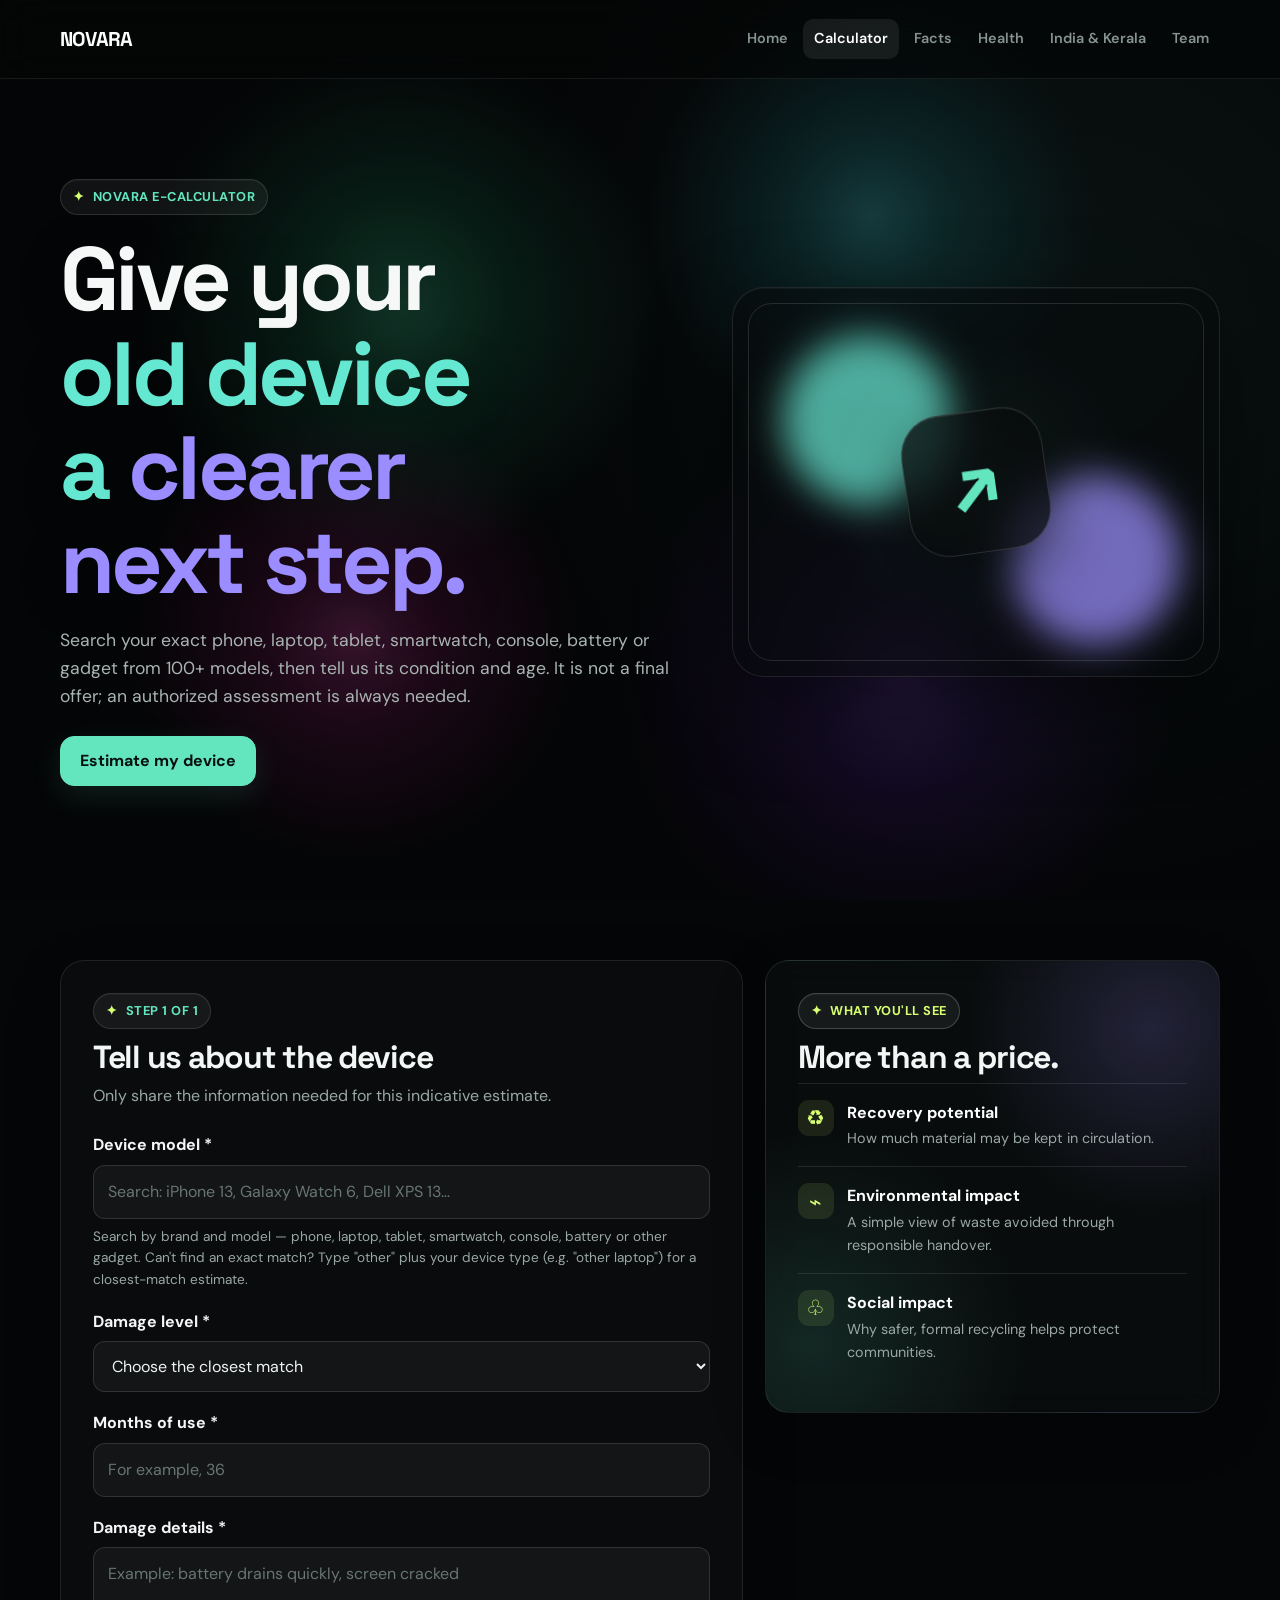
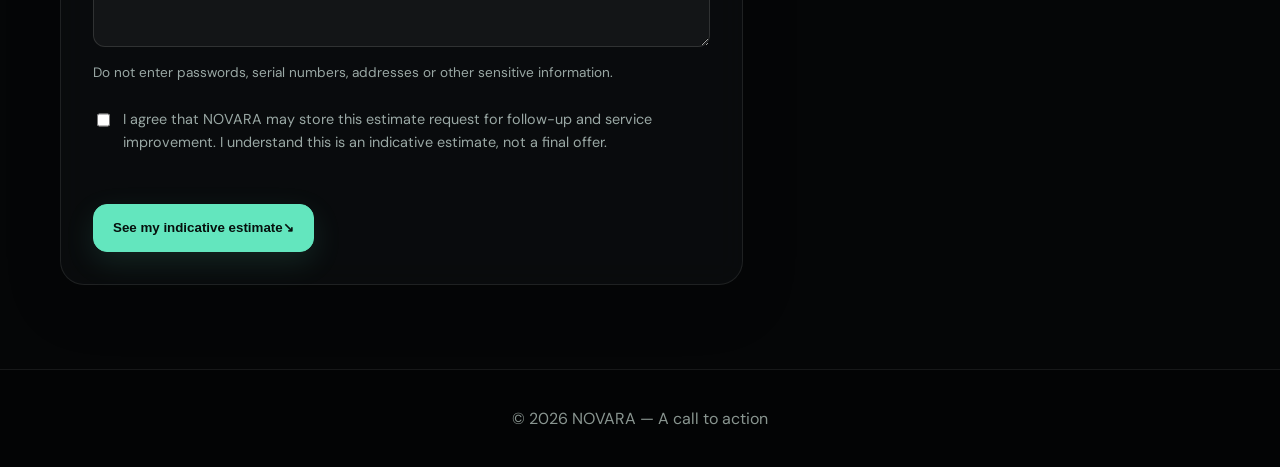
==== commit 1278563c: "Reverting back to Backup" ====
--- a/calculator.html
+++ b/calculator.html
@@ -5,39 +5,26 @@
     <meta name="viewport" content="width=device-width, initial-scale=1">
     <meta name="description" content="Get an indicative NOVARA e-waste estimate.">
     <title>E-Calculator | NOVARA</title>
-    <link rel="preconnect" href="https://fonts.googleapis.com">
-  <link rel="preconnect" href="https://fonts.gstatic.com" crossorigin>
-  <link href="https://fonts.googleapis.com/css2?family=DM+Serif+Display:ital@0;1&display=swap" rel="stylesheet">
-  <link rel="stylesheet" href="styles.css">
+    <link rel="stylesheet" href="styles.css">
   </head>
   <body>
     <canvas id="fluid-bg" aria-hidden="true"></canvas>
 
     <header>
       <div class="container">
-        <nav class="site-nav" aria-label="Main navigation">
-          <a class="brand" href="index.html" aria-label="NOVARA home"><span class="brand-mark">N</span><span>NOVARA</span></a>
-          <button class="nav-toggle" type="button" aria-expanded="false" aria-controls="site-drawer" aria-label="Open navigation">
-            <span></span><span></span><span></span>
-          </button>
+        <nav>
+          <a class="brand" href="index.html">NOVARA</a>
+          <ul class="nav-links">
+            <li><a href="index.html">Home</a></li>
+            <li><a class="active" href="calculator.html">Calculator</a></li>
+            <li><a href="facts.html">Facts</a></li>
+            <li><a href="health.html">Health</a></li>
+            <li><a href="india-kerala.html">India &amp; Kerala</a></li>
+            <li><a href="team.html">Team</a></li>
+          </ul>
         </nav>
       </div>
     </header>
-  <div class="nav-backdrop" data-nav-close hidden></div>
-  <aside class="nav-drawer" id="site-drawer" aria-label="Site navigation" aria-hidden="true" inert>
-    <div class="drawer-head"><p class="eyebrow">NOVARA / INDEX</p><h2>Navigate to...?</h2><p>Choose a page to explore.</p></div>
-    <ul class="drawer-links">
-          <li><a href="index.html"><span>Home</span><span aria-hidden="true">↗</span></a></li>
-          <li><a href="calculator.html" aria-current="page" class="active"><span>Calculator</span><span aria-hidden="true">↗</span></a></li>
-          <li><a href="facts.html"><span>Facts</span><span aria-hidden="true">↗</span></a></li>
-          <li><a href="health.html"><span>Health</span><span aria-hidden="true">↗</span></a></li>
-          <li><a href="india-kerala.html"><span>India & Kerala</span><span aria-hidden="true">↗</span></a></li>
-          <li><a href="team.html"><span>Team</span><span aria-hidden="true">↗</span></a></li>
-          <li><a href="ewaste-challenge.html"><span>E-Waste Challenge</span><span aria-hidden="true">↗</span></a></li>
-    </ul>
-    <div class="drawer-foot"><span>RETHINK. RECYCLE. RESTART.</span><span>© 2026 NOVARA</span></div>
-  </aside>
-
 
     <main>
       <section class="hero calculator-hero">
--- a/styles.css
+++ b/styles.css
@@ -231,17 +231,3 @@
   .intro-content,.intro-glow{animation:none}
   .intro-progress span{animation:none;transform:none}
 }
-
-
-/* =========================================================
-   NOVARA / NAVY EDITORIAL SYSTEM
-   ========================================================= */
-:root{--ink:#f3f6fa;--muted:#a9bbd0;--paper:#071a33;--surface:#0d2747;--line:rgba(169,187,208,.17);--green:#6ea8e5;--lime:#9ddcf5;--aqua:#9ddcf5;--coral:#8fb9e8;--violet:#789bc9;--shadow:0 24px 70px rgba(0,0,0,.26);--radius:8px;color-scheme:dark}
-html{scroll-behavior:smooth;background:#071a33}body{background:#071a33;color:#f3f6fa;font-family:'DM Serif Display',Georgia,serif;line-height:1.65}body *{font-family:'DM Serif Display',Georgia,serif}h1,h2,h3,p,li,a,button,label,input,select,textarea,small,strong,span{font-family:'DM Serif Display',Georgia,serif}#fluid-bg{opacity:.45;pointer-events:none}header{background:rgba(7,26,51,.88);border-bottom:1px solid rgba(169,187,208,.14);backdrop-filter:blur(18px)}.container{width:min(1160px,calc(100% - 44px))}.site-nav{min-height:78px;display:flex;align-items:center;justify-content:space-between}.brand{display:flex;align-items:center;gap:12px;color:#f3f6fa;font-size:1.35rem;letter-spacing:.04em}.brand-mark{width:36px;height:36px;display:grid;place-items:center;border:1px solid rgba(157,220,245,.45);border-radius:6px;background:#0d2747;color:#9ddcf5;font-size:1.25rem}.nav-toggle{width:48px;height:46px;display:grid;align-content:center;gap:6px;padding:11px;border:1px solid rgba(169,187,208,.22);border-radius:6px;background:rgba(19,47,80,.72);cursor:pointer;z-index:120}.nav-toggle span{display:block;width:100%;height:2px;background:#f3f6fa;transition:transform .28s ease,opacity .2s ease}.nav-toggle[aria-expanded=true] span:first-child{transform:translateY(8px) rotate(45deg)}.nav-toggle[aria-expanded=true] span:nth-child(2){opacity:0}.nav-toggle[aria-expanded=true] span:last-child{transform:translateY(-8px) rotate(-45deg)}.nav-backdrop{position:fixed;inset:0;z-index:90;background:rgba(1,8,18,.66);opacity:0;transition:opacity .28s ease;backdrop-filter:blur(3px)}.nav-backdrop.is-visible{opacity:1}.nav-drawer{position:fixed;z-index:100;inset:0 0 0 auto;width:min(440px,92vw);padding:clamp(28px,5vw,52px);display:flex;flex-direction:column;background:#0d2747;border-left:1px solid rgba(157,220,245,.18);box-shadow:-30px 0 90px rgba(0,0,0,.35);transform:translateX(105%);transition:transform .34s cubic-bezier(.2,.8,.2,1);visibility:hidden}.nav-drawer.is-open{transform:translateX(0);visibility:visible}.drawer-head{padding:20px 0 28px;border-bottom:1px solid var(--line)}.drawer-head .eyebrow{margin:0 0 14px}.drawer-head h2{margin:0;color:#f3f6fa;font-size:clamp(2.1rem,6vw,3.1rem);line-height:1.05}.drawer-head>p:last-child{margin:12px 0 0;color:var(--muted)}.drawer-links{display:grid;gap:5px;list-style:none;margin:24px 0;padding:0}.drawer-links a{display:flex;justify-content:space-between;align-items:center;padding:13px 14px;border:1px solid transparent;border-radius:5px;color:#dce7f3;font-size:1.12rem;transition:background .2s,border-color .2s,transform .2s}.drawer-links a:hover,.drawer-links a.active{background:rgba(110,168,229,.12);border-color:rgba(110,168,229,.24);color:#9ddcf5;transform:translateX(3px)}.drawer-links a span:last-child{color:#6ea8e5}.drawer-foot{margin-top:auto;padding-top:18px;border-top:1px solid var(--line);display:flex;justify-content:space-between;gap:12px;color:#8098b4;font-size:.7rem;letter-spacing:.08em}.nav-open{overflow:hidden}.hero{min-height:580px;padding:92px 0 78px;background:linear-gradient(120deg,rgba(13,39,71,.92),rgba(7,26,51,.62) 65%,rgba(19,47,80,.55))}.hero:before,.hero:after{display:none}.hero-grid{gap:clamp(28px,5vw,68px)}.eyebrow,.badge{padding:6px 11px;border-radius:4px;background:rgba(110,168,229,.09);border:1px solid rgba(110,168,229,.22);color:#9ddcf5;font-size:.78rem;letter-spacing:.09em}.eyebrow:before{color:#6ea8e5}.kinetic{font-size:clamp(3rem,6.5vw,5.5rem);line-height:1.02;letter-spacing:-.025em;color:#f3f6fa;text-shadow:none}.kinetic span:nth-child(2){color:#9ddcf5}.kinetic span:nth-child(3){color:#6ea8e5}.sub{color:#b4c4d7;font-size:1.13rem;max-width:60ch}.btn{min-height:48px;padding:11px 19px;border:1px solid #6ea8e5;border-radius:5px;background:#6ea8e5;color:#071a33;font-size:1rem;box-shadow:none;transition:transform .2s,background .2s,border-color .2s}.btn:hover{transform:translateY(-2px);background:#9ddcf5;border-color:#9ddcf5;box-shadow:0 10px 28px rgba(110,168,229,.16)}.btn-outline{background:transparent;color:#dce7f3;border-color:rgba(169,187,208,.3)}.btn-outline:hover{background:rgba(110,168,229,.1);color:#fff}.hero-visual{min-height:360px;border:1px solid rgba(157,220,245,.16);border-radius:7px;background:radial-gradient(circle at 50% 48%,rgba(110,168,229,.16),transparent 48%),#0d2747;box-shadow:0 25px 70px rgba(0,0,0,.2)}.hero-visual:before{border-color:rgba(157,220,245,.16);border-radius:4px}.orb.one{background:#6ea8e5}.orb.two{background:#9ddcf5}.hero-symbol{background:#132f50;color:#9ddcf5;border:1px solid rgba(157,220,245,.25);border-radius:8px}.orbit-node{background:#132f50;color:#9ddcf5;border:1px solid rgba(157,220,245,.2);border-radius:6px}.section-heading{align-items:end}.section-title{color:#f3f6fa;font-size:clamp(2rem,4vw,3.3rem);line-height:1.08;letter-spacing:-.015em}.section-sub,.note{color:#a9bbd0}.stats,.cards-3,.grid-2{gap:16px}.stat-card,.card,.glass,.calculator-card,.calculator-aside,.estimate-result{border:1px solid rgba(169,187,208,.15);border-radius:7px;background:rgba(13,39,71,.86);box-shadow:0 18px 48px rgba(0,0,0,.16);backdrop-filter:blur(12px)}.card,.glass{transition:transform .22s,border-color .22s,background .22s}.card:hover,.glass:hover{transform:translateY(-4px);border-color:rgba(110,168,229,.4);background:#132f50;box-shadow:0 22px 50px rgba(0,0,0,.22)}.card h3,.glass h3,.form-heading h2,.calculator-aside h2{color:#f3f6fa}.card p,.glass p,ul.clean,.form-heading p,.calculator-aside p,.estimate-result>p,.hint{color:#a9bbd0}.icon{border-radius:5px;background:rgba(110,168,229,.12);color:#9ddcf5;border:1px solid rgba(110,168,229,.18)}.card:nth-child(2) .icon,.card:nth-child(3) .icon{background:rgba(110,168,229,.09);color:#9ddcf5}.feature-band{border:1px solid rgba(169,187,208,.16);border-radius:7px;background:#0d2747;box-shadow:var(--shadow)}.feature-band p{color:#a9bbd0}.feature-band .btn{background:#6ea8e5;border-color:#6ea8e5;color:#071a33}footer{margin-top:70px;padding:27px 0;background:#051326;border-top:1px solid rgba(169,187,208,.14);color:#8ea5bf}.field select,.field input,.field textarea,.device-combobox input[type=text]{background:#091f3a;color:#f3f6fa;border:1px solid rgba(169,187,208,.22);border-radius:5px}.field select:focus,.field input:focus,.field textarea:focus,.device-combobox input[type=text]:focus{outline:2px solid rgba(110,168,229,.22);border-color:#6ea8e5}.field select option{background:#0d2747;color:#f3f6fa}.device-options{background:#0d2747;border-color:rgba(169,187,208,.2)}.device-option:hover,.device-option.is-active{background:rgba(110,168,229,.12)}.device-name{color:#f3f6fa}.device-tag{background:rgba(110,168,229,.12);color:#9ddcf5}.calculator-aside{background:radial-gradient(circle at 85% 15%,rgba(110,168,229,.14),transparent 34%),#0d2747}.calculator-aside .eyebrow{color:#9ddcf5}.mini-impact{border-top-color:rgba(169,187,208,.15)}.mini-impact>span{background:rgba(110,168,229,.12);color:#9ddcf5}.result-grid article{background:rgba(110,168,229,.09);border:1px solid rgba(110,168,229,.15);border-radius:5px}.result-grid article:nth-child(2),.result-grid article:nth-child(3){background:rgba(110,168,229,.06);border-color:rgba(110,168,229,.12)}.result-grid strong,.text-button{color:#9ddcf5}.intro-mark{border-radius:7px;background:#132f50;box-shadow:0 0 60px rgba(110,168,229,.16),inset 0 0 0 5px rgba(7,26,51,.88)}.intro-kicker{color:#9ddcf5}.intro-tagline{color:#a9bbd0}#novara-intro{background:radial-gradient(circle at 50% 50%,rgba(110,168,229,.12),transparent 32%),#071a33}.intro-glow{opacity:.2}
-.game-promo{display:grid;grid-template-columns:1.2fr .8fr;gap:28px;align-items:center;margin-top:68px;margin-bottom:30px;padding:clamp(25px,5vw,54px);border:1px solid rgba(157,220,245,.18);border-radius:7px;background:linear-gradient(120deg,#0d2747,#132f50)}.game-promo h2{margin:14px 0}.game-promo-copy p{max-width:58ch;color:#a9bbd0}.game-promo-art{position:relative;min-height:220px;display:grid;place-items:center;overflow:hidden;border:1px solid rgba(157,220,245,.18);border-radius:5px;background:radial-gradient(circle,rgba(110,168,229,.2),transparent 60%)}.game-promo-art span{z-index:1;color:#9ddcf5;font-size:7rem}.game-promo-art i,.game-promo-art b{position:absolute;width:170px;height:170px;border:1px solid rgba(157,220,245,.28);border-radius:50%;animation:promo-spin 18s linear infinite}.game-promo-art b{width:210px;height:210px;border-style:dashed;animation-direction:reverse}@keyframes promo-spin{to{transform:rotate(360deg)}}
-.challenge-hero{padding-top:74px}.challenge-visual{min-height:390px}.challenge-orbit{position:absolute;width:70%;aspect-ratio:1;border:1px solid rgba(157,220,245,.3);border-radius:50%;animation:promo-spin 24s linear infinite}.challenge-orbit:before,.challenge-orbit:after{content:'';position:absolute;width:11px;height:11px;border-radius:50%;background:#9ddcf5;box-shadow:0 0 25px #6ea8e5}.challenge-orbit:before{top:8%;left:18%}.challenge-orbit:after{right:8%;bottom:22%;background:#6ea8e5}.challenge-symbol{display:grid;place-items:center;width:140px;height:140px;border:1px solid rgba(157,220,245,.3);border-radius:8px;background:#132f50;color:#9ddcf5;font-size:5rem;box-shadow:0 20px 50px rgba(0,0,0,.25)}.visual-caption{position:absolute;bottom:24px;color:#8fa8c4;font-size:.7rem;letter-spacing:.17em}.challenge-wrap{padding-top:55px;padding-bottom:25px}.game-panel{overflow:hidden;border:1px solid rgba(157,220,245,.18);border-radius:7px;background:linear-gradient(145deg,rgba(19,47,80,.96),rgba(9,31,58,.96));box-shadow:0 24px 75px rgba(0,0,0,.24)}.game-intro{display:grid;grid-template-columns:.85fr 1.15fr;gap:clamp(26px,5vw,65px);align-items:center;padding:clamp(25px,5vw,58px)}.game-art{position:relative;min-height:290px;display:grid;place-items:center;overflow:hidden;border:1px solid rgba(157,220,245,.2);border-radius:5px;background:radial-gradient(circle,rgba(110,168,229,.19),transparent 65%),#0b2340}.game-art span{z-index:1;color:#9ddcf5;font-size:7rem}.game-art i,.game-art b{position:absolute;width:75%;aspect-ratio:1;border:1px solid rgba(157,220,245,.24);border-radius:50%;animation:promo-spin 22s linear infinite}.game-art b{width:95%;border-style:dashed;animation-direction:reverse}.game-intro-copy h3,.game-results h3{margin:12px 0 15px;color:#f3f6fa;font-size:clamp(2rem,4.5vw,3.4rem);line-height:1.05}.game-intro-copy>p:not(.game-kicker),.game-results>p:not(.game-kicker){color:#a9bbd0}.game-kicker{margin:0;color:#9ddcf5;font-size:.78rem;letter-spacing:.12em}.game-meta{display:flex;gap:35px;list-style:none;padding:0;margin:26px 0}.game-meta li{display:grid;gap:0}.game-meta strong{color:#f3f6fa;font-size:1.7rem}.game-meta span{color:#8fa8c4;font-size:.85rem}.game-question{padding:clamp(22px,4vw,45px)}.game-top{display:flex;justify-content:space-between;gap:16px;color:#9ddcf5;font-size:.8rem;letter-spacing:.1em}.game-score{color:#8fa8c4}.game-score strong{color:#f3f6fa;font-size:1rem}.game-progress{height:4px;margin:14px 0 34px;overflow:hidden;background:rgba(169,187,208,.13);border-radius:3px}.game-progress span{display:block;width:0;height:100%;background:#6ea8e5;transition:width .35s ease}.question-layout{display:grid;grid-template-columns:.72fr 1.28fr;gap:clamp(25px,5vw,58px);align-items:start}.item-art{position:sticky;top:110px;min-height:270px;display:grid;place-items:center;align-content:center;gap:22px;border:1px solid rgba(157,220,245,.18);border-radius:5px;background:radial-gradient(circle,rgba(110,168,229,.15),transparent 65%),#0b2340}.item-art>span{font-size:6.5rem;line-height:1.1}.item-art small{color:#8fa8c4;font-size:.68rem;letter-spacing:.13em}.question-copy h3{margin:9px 0;color:#f3f6fa;font-size:clamp(1.65rem,3vw,2.3rem);line-height:1.1}.question-copy>p:not(.game-kicker){color:#a9bbd0}.answer-list{display:grid;gap:9px;margin:22px 0 10px}.answer-option{display:grid;grid-template-columns:36px 1fr;align-items:center;gap:12px;width:100%;min-height:58px;padding:10px 14px;text-align:left;border:1px solid rgba(169,187,208,.18);border-radius:5px;background:rgba(7,26,51,.45);color:#e5edf6;cursor:pointer;transition:border-color .18s,background .18s,transform .18s}.answer-option:hover:not(:disabled){transform:translateX(3px);border-color:#6ea8e5;background:rgba(110,168,229,.1)}.answer-option:focus-visible{outline:2px solid #9ddcf5;outline-offset:3px}.answer-option:disabled{cursor:default;opacity:1}.answer-index{color:#6ea8e5;font-size:.85rem}.answer-option.is-correct{border-color:#72c6ad;background:rgba(72,164,135,.12);color:#b8f1df}.answer-option.is-wrong{border-color:#d18e87;background:rgba(209,142,135,.1);color:#ffd0ca}.answer-feedback{min-height:25px;margin:8px 0;color:#a9bbd0}.answer-feedback.is-correct{color:#9ee4ce}.answer-feedback.is-wrong{color:#efb4ad}.explanation{margin:12px 0 20px;padding:16px 18px;border-left:2px solid #6ea8e5;background:rgba(110,168,229,.08)}.explanation strong{color:#9ddcf5}.explanation p{margin:6px 0 0;color:#c0cede}.game-question .btn:disabled{opacity:.45;cursor:not-allowed}.game-results{max-width:760px;margin:auto;padding:clamp(35px,7vw,75px) 24px;text-align:center}.result-seal{width:76px;height:76px;margin:0 auto 22px;display:grid;place-items:center;border:1px solid rgba(157,220,245,.35);border-radius:50%;color:#9ddcf5;font-size:2.3rem;background:rgba(110,168,229,.1)}.result-total{display:flex;justify-content:center;align-items:baseline;gap:12px;margin:18px 0;color:#a9bbd0}.result-total strong{color:#9ddcf5;font-size:clamp(3rem,8vw,5rem);line-height:1}.result-actions{display:flex;justify-content:center;flex-wrap:wrap;gap:12px;margin-top:26px}.game-note{margin:16px 0 0;color:#829ab5;font-size:.9rem}.game-panel [hidden]{display:none!important}
-@media(max-width:850px){.hero{min-height:auto;padding:72px 0 62px}.hero-visual{min-height:300px}.game-intro{grid-template-columns:.8fr 1.2fr}.question-layout{grid-template-columns:.65fr 1.35fr}.item-art{min-height:230px}}
-@media(max-width:620px){.container{width:min(100% - 30px,1160px)}.site-nav{min-height:68px}.hero{padding:58px 0 48px}.hero-grid{grid-template-columns:1fr;gap:30px}.kinetic{font-size:clamp(2.75rem,12vw,4.25rem)}.hero-visual{min-height:250px}.cta{gap:9px}.cta .btn{flex:1 1 180px}.game-promo{grid-template-columns:1fr;margin-top:44px;padding:22px}.game-promo-art{min-height:150px}.game-promo-art span{font-size:5rem}.game-intro{grid-template-columns:1fr;padding:20px;gap:22px}.game-art{min-height:175px}.game-art span{font-size:5rem}.game-intro-copy h3{font-size:2.2rem}.game-meta{gap:25px}.game-question{padding:19px}.game-top{font-size:.7rem}.game-progress{margin:12px 0 22px}.question-layout{grid-template-columns:1fr;gap:20px}.item-art{position:relative;top:auto;min-height:150px;display:flex;justify-content:center;gap:20px}.item-art>span{font-size:4.5rem}.question-copy h3{font-size:1.8rem}.answer-option{min-height:62px;padding:10px}.result-actions .btn{width:100%}.drawer-foot{font-size:.58rem}.nav-drawer{padding:25px 22px}.drawer-head h2{font-size:2.3rem}}
-@media(prefers-reduced-motion:reduce){*,*::before,*::after{scroll-behavior:auto!important;animation-duration:.01ms!important;animation-iteration-count:1!important;transition-duration:.01ms!important}}
-/* Keep the close control above the backdrop while the drawer is open. */
-.nav-open header{z-index:110}.nav-toggle{position:relative;z-index:120}
